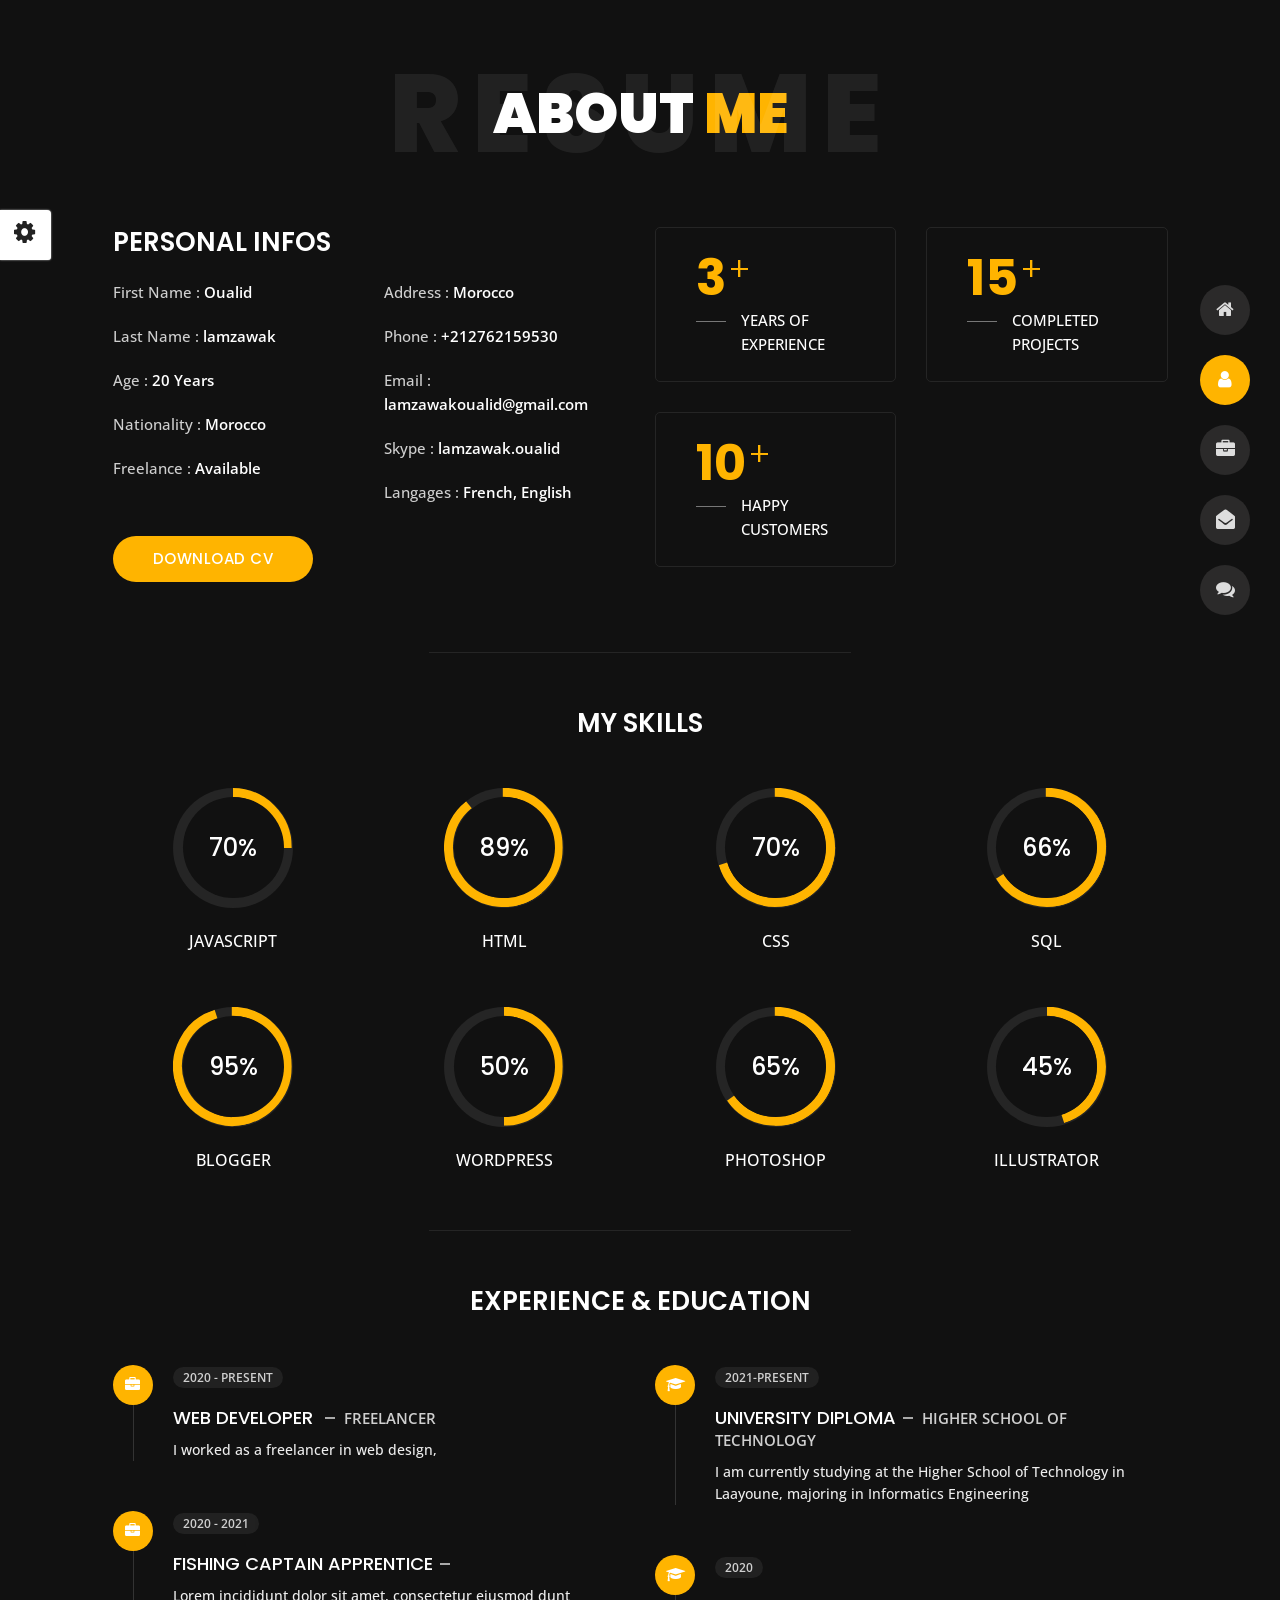
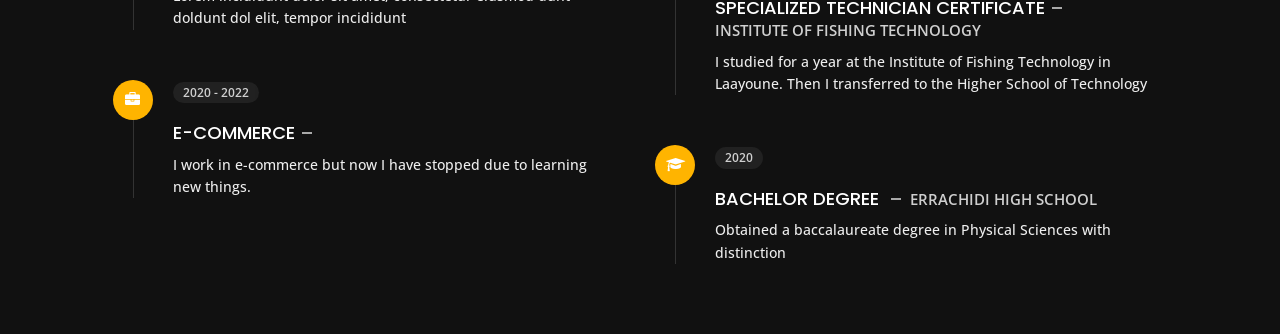
==== about.html @ 7f486cb5 "Add files via upload" ====
<!DOCTYPE html>
<html lang="en">


<head>
    <meta charset="utf-8">
    <title>About Personal Portfolio</title>
    <meta name="viewport" content="width=device-width, initial-scale=1">

    <!-- Template Google Fonts -->
    <link href="https://fonts.googleapis.com/css?family=Poppins:400,400i,500,500i,600,600i,700,700i,800,800i,900,900i" rel="stylesheet">
    <link href="https://fonts.googleapis.com/css?family=Open+Sans:300,400,400i,600,600i,700" rel="stylesheet">

    <!-- Template CSS Files -->
    <link href="css/bootstrap.min.css" rel="stylesheet">
    <link href="css/preloader.min.css" rel="stylesheet">
    <link href="css/circle.css" rel="stylesheet">
    <link href="css/font-awesome.min.css" rel="stylesheet">
    <link href="css/fm.revealator.jquery.min.css" rel="stylesheet">
    <link href="css/style.css" rel="stylesheet">

    <!-- CSS Skin File -->
    <link href="css/skins/yellow.css" rel="stylesheet">

    <!-- Live Style Switcher - demo only -->
    <link rel="alternate stylesheet" type="text/css" title="blue" href="css/skins/blue.css" />
    <link rel="alternate stylesheet" type="text/css" title="green" href="css/skins/green.css" />
    <link rel="alternate stylesheet" type="text/css" title="yellow" href="css/skins/yellow.css" />
    <link rel="alternate stylesheet" type="text/css" title="blueviolet" href="css/skins/blueviolet.css" />
    <link rel="alternate stylesheet" type="text/css" title="goldenrod" href="css/skins/goldenrod.css" />
    <link rel="alternate stylesheet" type="text/css" title="magenta" href="css/skins/magenta.css" />
    <link rel="alternate stylesheet" type="text/css" title="orange" href="css/skins/orange.css" />
    <link rel="alternate stylesheet" type="text/css" title="purple" href="css/skins/purple.css" />
    <link rel="alternate stylesheet" type="text/css" title="red" href="css/skins/red.css" />
    <link rel="alternate stylesheet" type="text/css" title="yellowgreen" href="css/skins/yellowgreen.css" />
    <link rel="stylesheet" type="text/css" href="css/styleswitcher.css" />

    <!-- Modernizr JS File -->
    <script src="js/modernizr.custom.js"></script>
</head>

<body class="about">
<!-- Live Style Switcher Starts - demo only -->
<div id="switcher" class="">
    <div class="content-switcher">
        <h4>STYLE SWITCHER</h4>
        <ul>
            <li>
                <a href="#" onclick="setActiveStyleSheet('purple');" title="purple" class="color"><img src="img/styleswitcher/purple.png" alt="purple"/></a>
            </li>
            <li>
                <a href="#" onclick="setActiveStyleSheet('red');" title="red" class="color"><img src="img/styleswitcher/red.png" alt="red"/></a>
            </li>
            <li>
                <a href="#" onclick="setActiveStyleSheet('blueviolet');" title="blueviolet" class="color"><img src="img/styleswitcher/blueviolet.png" alt="blueviolet"/></a>
            </li>
            <li>
                <a href="#" onclick="setActiveStyleSheet('blue');" title="blue" class="color"><img src="img/styleswitcher/blue.png" alt="blue"/></a>
            </li>
            <li>
                <a href="#" onclick="setActiveStyleSheet('goldenrod');" title="goldenrod" class="color"><img src="img/styleswitcher/goldenrod.png" alt="goldenrod"/></a>
            </li>
            <li>
                <a href="#" onclick="setActiveStyleSheet('magenta');" title="magenta" class="color"><img src="img/styleswitcher/magenta.png" alt="magenta"/></a>
            </li>
            <li>
                <a href="#" onclick="setActiveStyleSheet('yellowgreen');" title="yellowgreen" class="color"><img src="img/styleswitcher/yellowgreen.png" alt="yellowgreen"/></a>
            </li>
            <li>
                <a href="#" onclick="setActiveStyleSheet('orange');" title="orange" class="color"><img src="img/styleswitcher/orange.png" alt="orange"/></a>
            </li>
            <li>
                <a href="#" onclick="setActiveStyleSheet('green');" title="green" class="color"><img src="img/styleswitcher/green.png" alt="green"/></a>
            </li>
            <li>
                <a href="#" onclick="setActiveStyleSheet('yellow');" title="yellow" class="color"><img src="img/styleswitcher/yellow.png" alt="yellow"/></a>
            </li>
        </ul>

        <div id="hideSwitcher">&times;</div>
    </div>

</div>
<div id="showSwitcher" class="styleSecondColor"><i class="fa fa-cog fa-spin"></i></div>
<!-- Live Style Switcher Ends - demo only -->
<!-- Header Starts -->
<header class="header" id="navbar-collapse-toggle">
    <!-- Fixed Navigation Starts -->
    <ul class="icon-menu d-none d-lg-block revealator-slideup revealator-once revealator-delay1">
        <li class="icon-box">
            <i class="fa fa-home"></i>
            <a href="index.html">
                <h2>Home</h2>
            </a>
        </li>
        <li class="icon-box active">
            <i class="fa fa-user"></i>
            <a href="about.html">
                <h2>About</h2>
            </a>
        </li>
        <li class="icon-box">
            <i class="fa fa-briefcase"></i>
            <a href="portfolio.html">
                <h2>Portfolio</h2>
            </a>
        </li>
        <li class="icon-box">
            <i class="fa fa-envelope-open"></i>
            <a href="contact.html">
                <h2>Contact</h2>
            </a>
        </li>
        <li class="icon-box">
            <i class="fa fa-comments"></i>
            <a href="blog.html">
                <h2>Blog</h2>
            </a>
        </li>
    </ul>
    <!-- Fixed Navigation Ends -->
    <!-- Mobile Menu Starts -->
    <nav role="navigation" class="d-block d-lg-none">
        <div id="menuToggle">
            <input type="checkbox" />
            <span></span>
            <span></span>
            <span></span>
            <ul class="list-unstyled" id="menu">
                <li><a href="index.html"><i class="fa fa-home"></i><span>Home</span></a></li>
                <li class="active"><a href="about.html"><i class="fa fa-user"></i><span>About</span></a></li>
                <li><a href="portfolio.html"><i class="fa fa-folder-open"></i><span>Portfolio</span></a></li>
                <li><a href="contact.html"><i class="fa fa-envelope-open"></i><span>Contact</span></a></li>
                <li><a href="blog.html"><i class="fa fa-comments"></i><span>Blog</span></a></li>
            </ul>
        </div>
    </nav>
    <!-- Mobile Menu Ends -->
</header>
<!-- Header Ends -->
<!-- Page Title Starts -->
<section class="title-section text-left text-sm-center revealator-slideup revealator-once revealator-delay1">
    <h1>ABOUT <span>ME</span></h1>
    <span class="title-bg">Resume</span>
</section>
<!-- Page Title Ends -->
<!-- Main Content Starts -->
<section class="main-content revealator-slideup revealator-once revealator-delay1">
    <div class="container">
        <div class="row">
            <!-- Personal Info Starts -->
            <div class="col-12 col-lg-5 col-xl-6">
                <div class="row">
                    <div class="col-12">
                        <h3 class="text-uppercase custom-title mb-0 ft-wt-600">personal infos</h3>
                    </div>
                    <div class="col-12 d-block d-sm-none">
                        <img src="img/img-mobile.jpg" class="img-fluid main-img-mobile" alt="my picture" />
                    </div>
                    <div class="col-6">
                        <ul class="about-list list-unstyled open-sans-font">
                            <li> <span class="title">first name :</span> <span class="value d-block d-sm-inline-block d-lg-block d-xl-inline-block">Oualid</span> </li>
                            <li> <span class="title">last name :</span> <span class="value d-block d-sm-inline-block d-lg-block d-xl-inline-block">lamzawak</span> </li>
                            <li> <span class="title">Age :</span> <span class="value d-block d-sm-inline-block d-lg-block d-xl-inline-block">20 Years</span> </li>
                            <li> <span class="title">Nationality :</span> <span class="value d-block d-sm-inline-block d-lg-block d-xl-inline-block">Morocco</span> </li>
                            <li> <span class="title">Freelance :</span> <span class="value d-block d-sm-inline-block d-lg-block d-xl-inline-block">Available</span> </li>
                        </ul>
                    </div>
                    <div class="col-6">
                        <ul class="about-list list-unstyled open-sans-font">
                            <li> <span class="title">Address :</span> <span class="value d-block d-sm-inline-block d-lg-block d-xl-inline-block">Morocco</span> </li>
                            <li> <span class="title">phone :</span> <span class="value d-block d-sm-inline-block d-lg-block d-xl-inline-block">+212762159530</span> </li>
                            <li> <span class="title">Email :</span> <span class="value d-block d-sm-inline-block d-lg-block d-xl-inline-block">lamzawakoualid@gmail.com</span> </li>
                            <li> <span class="title">Skype :</span> <span class="value d-block d-sm-inline-block d-lg-block d-xl-inline-block">lamzawak.oualid</span> </li>
                            <li> <span class="title">langages :</span> <span class="value d-block d-sm-inline-block d-lg-block d-xl-inline-block">French, English</span> </li>
                        </ul>
                    </div>
                    <div class="col-12 mt-3">
                        <a href="about.html" class="btn btn-download">Download CV</a>
                    </div>
                </div>
            </div>
            <!-- Personal Info Ends -->
            <!-- Boxes Starts -->
            <div class="col-12 col-lg-7 col-xl-6 mt-5 mt-lg-0">
                <div class="row">
                    <div class="col-6">
                        <div class="box-stats with-margin">
                            <h3 class="poppins-font position-relative">3</h3>
                            <p class="open-sans-font m-0 position-relative text-uppercase">years of <span class="d-block">experience</span></p>
                        </div>
                    </div>
                    <div class="col-6">
                        <div class="box-stats with-margin">
                            <h3 class="poppins-font position-relative">15</h3>
                            <p class="open-sans-font m-0 position-relative text-uppercase">completed <span class="d-block">projects</span></p>
                        </div>
                    </div>
                    <div class="col-6">
                        <div class="box-stats">
                            <h3 class="poppins-font position-relative">10</h3>
                            <p class="open-sans-font m-0 position-relative text-uppercase">Happy<span class="d-block">customers</span></p>
                        </div>
                    </div>
                    
                </div>
            </div>
            <!-- Boxes Ends -->
        </div>
        <hr class="separator">
        <!-- Skills Starts -->
        <div class="row">
            <div class="col-12">
                <h3 class="text-uppercase pb-4 pb-sm-5 mb-3 mb-sm-0 text-left text-sm-center custom-title ft-wt-600">My Skills</h3>
            </div>
            <div class="col-6 col-md-3 mb-3 mb-sm-5">
                <div class="c100 p25">
                    <span>70%</span>
                    <div class="slice">
                        <div class="bar"></div>
                        <div class="fill"></div>
                    </div>
                </div>
                <h6 class="text-uppercase open-sans-font text-center mt-2 mt-sm-4">javascript</h6>
            </div>
            <div class="col-6 col-md-3 mb-3 mb-sm-5">
                <div class="c100 p89">
                    <span>89%</span>
                    <div class="slice">
                        <div class="bar"></div>
                        <div class="fill"></div>
                    </div>
                </div>
                <h6 class="text-uppercase open-sans-font text-center mt-2 mt-sm-4">html</h6>
            </div>
            <div class="col-6 col-md-3 mb-3 mb-sm-5">
                <div class="c100 p70">
                    <span>70%</span>
                    <div class="slice">
                        <div class="bar"></div>
                        <div class="fill"></div>
                    </div>
                </div>
                <h6 class="text-uppercase open-sans-font text-center mt-2 mt-sm-4">css</h6>
            </div>
            <div class="col-6 col-md-3 mb-3 mb-sm-5">
                <div class="c100 p66">
                    <span>66%</span>
                    <div class="slice">
                        <div class="bar"></div>
                        <div class="fill"></div>
                    </div>
                </div>
                <h6 class="text-uppercase open-sans-font text-center mt-2 mt-sm-4">SQL</h6>
            </div>
            <div class="col-6 col-md-3 mb-3 mb-sm-5">
                <div class="c100 p95">
                    <span>95%</span>
                    <div class="slice">
                        <div class="bar"></div>
                        <div class="fill"></div>
                    </div>
                </div>
                <h6 class="text-uppercase open-sans-font text-center mt-2 mt-sm-4">blogger</h6>
            </div>
            <div class="col-6 col-md-3 mb-3 mb-sm-5">
                <div class="c100 p50">
                    <span>50%</span>
                    <div class="slice">
                        <div class="bar"></div>
                        <div class="fill"></div>
                    </div>
                </div>
                <h6 class="text-uppercase open-sans-font text-center mt-2 mt-sm-4">wordpress</h6>
            </div>
            <div class="col-6 col-md-3 mb-3 mb-sm-5">
                <div class="c100 p65">
                    <span>65%</span>
                    <div class="slice">
                        <div class="bar"></div>
                        <div class="fill"></div>
                    </div>
                </div>
                <h6 class="text-uppercase open-sans-font text-center mt-2 mt-sm-4">photoshop</h6>
            </div>
            <div class="col-6 col-md-3 mb-3 mb-sm-5">
                <div class="c100 p45">
                    <span>45%</span>
                    <div class="slice">
                        <div class="bar"></div>
                        <div class="fill"></div>
                    </div>
                </div>
                <h6 class="text-uppercase open-sans-font text-center mt-2 mt-sm-4">illustrator</h6>
            </div>
        </div>
        <!-- Skills Ends -->
        <hr class="separator mt-1">
        <!-- Experience & Education Starts -->
        <div class="row">
            <div class="col-12">
                <h3 class="text-uppercase pb-5 mb-0 text-left text-sm-center custom-title ft-wt-600">Experience <span>&</span> Education</h3>
            </div>
            <div class="col-lg-6 m-15px-tb">
                <div class="resume-box">
                    <ul>
                        <li>
                            <div class="icon">
                                <i class="fa fa-briefcase"></i>
                            </div>
                            <span class="time open-sans-font text-uppercase">2020 - Present</span>
                            <h5 class="poppins-font text-uppercase">Web Developer <span class="place open-sans-font">freelancer</span></h5>
                            <p class="open-sans-font">I worked as a freelancer in web design, </p>
                        </li>
                        <li>
                            <div class="icon">
                                <i class="fa fa-briefcase"></i>
                            </div>
                            <span class="time open-sans-font text-uppercase">2020 - 2021</span>
                            <h5 class="poppins-font text-uppercase">Fishing captain apprentice <span class="place open-sans-font"></span></h5>
                            <p class="open-sans-font">Lorem incididunt dolor sit amet, consectetur eiusmod dunt doldunt dol elit, tempor incididunt</p>
                        </li>
                        <li>
                            <div class="icon">
                                <i class="fa fa-briefcase"></i>
                            </div>
                            <span class="time open-sans-font text-uppercase">2020 - 2022</span>
                            <h5 class="poppins-font text-uppercase">E-Commerce <span class="place open-sans-font"></span></h5>
                            <p class="open-sans-font">I work in e-commerce but now I have stopped due to learning new things.</p>
                        </li>
                    </ul>
                </div>
            </div>
            <div class="col-lg-6 m-15px-tb">
                <div class="resume-box">
                    <ul>
                        <li>
                            <div class="icon">
                                <i class="fa fa-graduation-cap"></i>
                            </div>
                            <span class="time open-sans-font text-uppercase">2021-PRESENT</span>
                            <h5 class="poppins-font text-uppercase">University diploma<span class="place open-sans-font">Higher School of Technology</span></h5>
                            <p class="open-sans-font">I am currently studying at the Higher School of Technology in Laayoune, majoring in Informatics Engineering</p>
                        </li>
                        <li>
                            <div class="icon">
                                <i class="fa fa-graduation-cap"></i>
                            </div>
                            <span class="time open-sans-font text-uppercase">2020</span>
                            <h5 class="poppins-font text-uppercase">Specialized technician certificate <span class="place open-sans-font">Institute of Fishing Technology</span></h5>
                            <p class="open-sans-font">I studied for a year at the Institute of Fishing Technology in Laayoune. Then I transferred to the Higher School of Technology</p>
                        </li>
                        <li>
                            <div class="icon">
                                <i class="fa fa-graduation-cap"></i>
                            </div>
                            <span class="time open-sans-font text-uppercase">2020</span>
                            <h5 class="poppins-font text-uppercase">Bachelor Degree <span class="place open-sans-font">Errachidi High School</span></h5>
                            <p class="open-sans-font">Obtained a baccalaureate degree in Physical Sciences with distinction</p>
                        </li>
                    </ul>
                </div>
            </div>
        </div>
        <!-- Experience & Education Ends -->
    </div>
</section>
<!-- Main Content Ends -->

<!-- Template JS Files -->
<script src="js/jquery-3.5.0.min.js"></script>
<script src="js/styleswitcher.js"></script>
<script src="js/preloader.min.js"></script>
<script src="js/fm.revealator.jquery.min.js"></script>
<script src="js/imagesloaded.pkgd.min.js"></script>
<script src="js/masonry.pkgd.min.js"></script>
<script src="js/classie.js"></script>
<script src="js/cbpGridGallery.js"></script>
<script src="js/jquery.hoverdir.js"></script>
<script src="js/popper.min.js"></script>
<script src="js/bootstrap.js"></script>
<script src="js/custom.js"></script>

</body>


</html>
---- css/preloader.min.css ----
.preloader{position:fixed;top:0;right:0;bottom:0;left:0;background-color:#111;transform-origin:bottom;z-index:111111}.preloader .black_wall{height:100%;background-color:#222;transform-origin:top;animation:preloader_slide 0.5s ease-in-out 0s 1 normal both}.preloader .loader{width:100%;height:3px;position:absolute;border-radius:2px;top:0;right:0;left:0;margin:auto;background-color:#FFC41F;transform-origin:left;animation:loader_running 3s ease-in-out 1s infinite normal both}.preloader.off{animation:preloader_slide 0.5s ease-in-out 0s 1 reverse both}@keyframes loader_running{0%{transform:scaleX(0);transform-origin:left}49%{transform:scaleX(1);transform-origin:left}50%{transform:scaleX(1);transform-origin:right}100%{transform-origin:right;transform:scaleX(0)}}@keyframes preloader_slide{from{transform:scaleY(0)}to{transform:scaleY(1)}}
---- css/circle.css ----
.rect-auto,
.c100.p51 .slice,
.c100.p52 .slice,
.c100.p53 .slice,
.c100.p54 .slice,
.c100.p55 .slice,
.c100.p56 .slice,
.c100.p57 .slice,
.c100.p58 .slice,
.c100.p59 .slice,
.c100.p60 .slice,
.c100.p61 .slice,
.c100.p62 .slice,
.c100.p63 .slice,
.c100.p64 .slice,
.c100.p65 .slice,
.c100.p66 .slice,
.c100.p67 .slice,
.c100.p68 .slice,
.c100.p69 .slice,
.c100.p70 .slice,
.c100.p71 .slice,
.c100.p72 .slice,
.c100.p73 .slice,
.c100.p74 .slice,
.c100.p75 .slice,
.c100.p76 .slice,
.c100.p77 .slice,
.c100.p78 .slice,
.c100.p79 .slice,
.c100.p80 .slice,
.c100.p81 .slice,
.c100.p82 .slice,
.c100.p83 .slice,
.c100.p84 .slice,
.c100.p85 .slice,
.c100.p86 .slice,
.c100.p87 .slice,
.c100.p88 .slice,
.c100.p89 .slice,
.c100.p90 .slice,
.c100.p91 .slice,
.c100.p92 .slice,
.c100.p93 .slice,
.c100.p94 .slice,
.c100.p95 .slice,
.c100.p96 .slice,
.c100.p97 .slice,
.c100.p98 .slice,
.c100.p99 .slice,
.c100.p100 .slice {
  clip: rect(auto, auto, auto, auto);
}
.pie,
.c100 .bar,
.c100.p51 .fill,
.c100.p52 .fill,
.c100.p53 .fill,
.c100.p54 .fill,
.c100.p55 .fill,
.c100.p56 .fill,
.c100.p57 .fill,
.c100.p58 .fill,
.c100.p59 .fill,
.c100.p60 .fill,
.c100.p61 .fill,
.c100.p62 .fill,
.c100.p63 .fill,
.c100.p64 .fill,
.c100.p65 .fill,
.c100.p66 .fill,
.c100.p67 .fill,
.c100.p68 .fill,
.c100.p69 .fill,
.c100.p70 .fill,
.c100.p71 .fill,
.c100.p72 .fill,
.c100.p73 .fill,
.c100.p74 .fill,
.c100.p75 .fill,
.c100.p76 .fill,
.c100.p77 .fill,
.c100.p78 .fill,
.c100.p79 .fill,
.c100.p80 .fill,
.c100.p81 .fill,
.c100.p82 .fill,
.c100.p83 .fill,
.c100.p84 .fill,
.c100.p85 .fill,
.c100.p86 .fill,
.c100.p87 .fill,
.c100.p88 .fill,
.c100.p89 .fill,
.c100.p90 .fill,
.c100.p91 .fill,
.c100.p92 .fill,
.c100.p93 .fill,
.c100.p94 .fill,
.c100.p95 .fill,
.c100.p96 .fill,
.c100.p97 .fill,
.c100.p98 .fill,
.c100.p99 .fill,
.c100.p100 .fill {
  position: absolute;
  border: 0.08em solid #307bbb;
  width: 0.84em;
  height: 0.84em;
  clip: rect(0em, 0.5em, 1em, 0em);
  border-radius: 50%;
  -webkit-transform: rotate(0deg);
  -moz-transform: rotate(0deg);
  -ms-transform: rotate(0deg);
  -o-transform: rotate(0deg);
  transform: rotate(0deg);
}
.pie-fill,
.c100.p51 .bar:after,
.c100.p51 .fill,
.c100.p52 .bar:after,
.c100.p52 .fill,
.c100.p53 .bar:after,
.c100.p53 .fill,
.c100.p54 .bar:after,
.c100.p54 .fill,
.c100.p55 .bar:after,
.c100.p55 .fill,
.c100.p56 .bar:after,
.c100.p56 .fill,
.c100.p57 .bar:after,
.c100.p57 .fill,
.c100.p58 .bar:after,
.c100.p58 .fill,
.c100.p59 .bar:after,
.c100.p59 .fill,
.c100.p60 .bar:after,
.c100.p60 .fill,
.c100.p61 .bar:after,
.c100.p61 .fill,
.c100.p62 .bar:after,
.c100.p62 .fill,
.c100.p63 .bar:after,
.c100.p63 .fill,
.c100.p64 .bar:after,
.c100.p64 .fill,
.c100.p65 .bar:after,
.c100.p65 .fill,
.c100.p66 .bar:after,
.c100.p66 .fill,
.c100.p67 .bar:after,
.c100.p67 .fill,
.c100.p68 .bar:after,
.c100.p68 .fill,
.c100.p69 .bar:after,
.c100.p69 .fill,
.c100.p70 .bar:after,
.c100.p70 .fill,
.c100.p71 .bar:after,
.c100.p71 .fill,
.c100.p72 .bar:after,
.c100.p72 .fill,
.c100.p73 .bar:after,
.c100.p73 .fill,
.c100.p74 .bar:after,
.c100.p74 .fill,
.c100.p75 .bar:after,
.c100.p75 .fill,
.c100.p76 .bar:after,
.c100.p76 .fill,
.c100.p77 .bar:after,
.c100.p77 .fill,
.c100.p78 .bar:after,
.c100.p78 .fill,
.c100.p79 .bar:after,
.c100.p79 .fill,
.c100.p80 .bar:after,
.c100.p80 .fill,
.c100.p81 .bar:after,
.c100.p81 .fill,
.c100.p82 .bar:after,
.c100.p82 .fill,
.c100.p83 .bar:after,
.c100.p83 .fill,
.c100.p84 .bar:after,
.c100.p84 .fill,
.c100.p85 .bar:after,
.c100.p85 .fill,
.c100.p86 .bar:after,
.c100.p86 .fill,
.c100.p87 .bar:after,
.c100.p87 .fill,
.c100.p88 .bar:after,
.c100.p88 .fill,
.c100.p89 .bar:after,
.c100.p89 .fill,
.c100.p90 .bar:after,
.c100.p90 .fill,
.c100.p91 .bar:after,
.c100.p91 .fill,
.c100.p92 .bar:after,
.c100.p92 .fill,
.c100.p93 .bar:after,
.c100.p93 .fill,
.c100.p94 .bar:after,
.c100.p94 .fill,
.c100.p95 .bar:after,
.c100.p95 .fill,
.c100.p96 .bar:after,
.c100.p96 .fill,
.c100.p97 .bar:after,
.c100.p97 .fill,
.c100.p98 .bar:after,
.c100.p98 .fill,
.c100.p99 .bar:after,
.c100.p99 .fill,
.c100.p100 .bar:after,
.c100.p100 .fill {
  -webkit-transform: rotate(180deg);
  -moz-transform: rotate(180deg);
  -ms-transform: rotate(180deg);
  -o-transform: rotate(180deg);
  transform: rotate(180deg);
}
.c100 {
  position: relative;
  font-size: 120px;
  width: 1em;
  height: 1em;
  border-radius: 50%;
  float: left;
  margin: 0 0.1em 0.1em 0;
  background-color: #cccccc;
}
.c100 *,
.c100 *:before,
.c100 *:after {
  -webkit-box-sizing: content-box;
  -moz-box-sizing: content-box;
  box-sizing: content-box;
}
.c100.center {
  float: none;
  margin: 0 auto;
}
.c100.big {
  font-size: 240px;
}
.c100.small {
  font-size: 80px;
}
.c100 > span {
  position: absolute;
  width: 100%;
  z-index: 1;
  left: 0;
  top: 0;
  width: 5em;
  line-height: 5em;
  font-size: 0.2em;
  color: #cccccc;
  display: block;
  text-align: center;
  white-space: nowrap;
  -webkit-transition-property: all;
  -moz-transition-property: all;
  -o-transition-property: all;
  transition-property: all;
  -webkit-transition-duration: 0.2s;
  -moz-transition-duration: 0.2s;
  -o-transition-duration: 0.2s;
  transition-duration: 0.2s;
  -webkit-transition-timing-function: ease-out;
  -moz-transition-timing-function: ease-out;
  -o-transition-timing-function: ease-out;
  transition-timing-function: ease-out;
}
.c100:after {
  position: absolute;
  top: 0.08em;
  left: 0.08em;
  display: block;
  content: " ";
  border-radius: 50%;
  background-color: #f5f5f5;
  width: 0.84em;
  height: 0.84em;
  -webkit-transition-property: all;
  -moz-transition-property: all;
  -o-transition-property: all;
  transition-property: all;
  -webkit-transition-duration: 0.2s;
  -moz-transition-duration: 0.2s;
  -o-transition-duration: 0.2s;
  transition-duration: 0.2s;
  -webkit-transition-timing-function: ease-in;
  -moz-transition-timing-function: ease-in;
  -o-transition-timing-function: ease-in;
  transition-timing-function: ease-in;
}
.c100 .slice {
  position: absolute;
  width: 1em;
  height: 1em;
  clip: rect(0em, 1em, 1em, 0.5em);
}
.c100.p1 .bar {
  -webkit-transform: rotate(3.6deg);
  -moz-transform: rotate(3.6deg);
  -ms-transform: rotate(3.6deg);
  -o-transform: rotate(3.6deg);
  transform: rotate(3.6deg);
}
.c100.p2 .bar {
  -webkit-transform: rotate(7.2deg);
  -moz-transform: rotate(7.2deg);
  -ms-transform: rotate(7.2deg);
  -o-transform: rotate(7.2deg);
  transform: rotate(7.2deg);
}
.c100.p3 .bar {
  -webkit-transform: rotate(10.8deg);
  -moz-transform: rotate(10.8deg);
  -ms-transform: rotate(10.8deg);
  -o-transform: rotate(10.8deg);
  transform: rotate(10.8deg);
}
.c100.p4 .bar {
  -webkit-transform: rotate(14.4deg);
  -moz-transform: rotate(14.4deg);
  -ms-transform: rotate(14.4deg);
  -o-transform: rotate(14.4deg);
  transform: rotate(14.4deg);
}
.c100.p5 .bar {
  -webkit-transform: rotate(18deg);
  -moz-transform: rotate(18deg);
  -ms-transform: rotate(18deg);
  -o-transform: rotate(18deg);
  transform: rotate(18deg);
}
.c100.p6 .bar {
  -webkit-transform: rotate(21.6deg);
  -moz-transform: rotate(21.6deg);
  -ms-transform: rotate(21.6deg);
  -o-transform: rotate(21.6deg);
  transform: rotate(21.6deg);
}
.c100.p7 .bar {
  -webkit-transform: rotate(25.2deg);
  -moz-transform: rotate(25.2deg);
  -ms-transform: rotate(25.2deg);
  -o-transform: rotate(25.2deg);
  transform: rotate(25.2deg);
}
.c100.p8 .bar {
  -webkit-transform: rotate(28.8deg);
  -moz-transform: rotate(28.8deg);
  -ms-transform: rotate(28.8deg);
  -o-transform: rotate(28.8deg);
  transform: rotate(28.8deg);
}
.c100.p9 .bar {
  -webkit-transform: rotate(32.4deg);
  -moz-transform: rotate(32.4deg);
  -ms-transform: rotate(32.4deg);
  -o-transform: rotate(32.4deg);
  transform: rotate(32.4deg);
}
.c100.p10 .bar {
  -webkit-transform: rotate(36deg);
  -moz-transform: rotate(36deg);
  -ms-transform: rotate(36deg);
  -o-transform: rotate(36deg);
  transform: rotate(36deg);
}
.c100.p11 .bar {
  -webkit-transform: rotate(39.6deg);
  -moz-transform: rotate(39.6deg);
  -ms-transform: rotate(39.6deg);
  -o-transform: rotate(39.6deg);
  transform: rotate(39.6deg);
}
.c100.p12 .bar {
  -webkit-transform: rotate(43.2deg);
  -moz-transform: rotate(43.2deg);
  -ms-transform: rotate(43.2deg);
  -o-transform: rotate(43.2deg);
  transform: rotate(43.2deg);
}
.c100.p13 .bar {
  -webkit-transform: rotate(46.800000000000004deg);
  -moz-transform: rotate(46.800000000000004deg);
  -ms-transform: rotate(46.800000000000004deg);
  -o-transform: rotate(46.800000000000004deg);
  transform: rotate(46.800000000000004deg);
}
.c100.p14 .bar {
  -webkit-transform: rotate(50.4deg);
  -moz-transform: rotate(50.4deg);
  -ms-transform: rotate(50.4deg);
  -o-transform: rotate(50.4deg);
  transform: rotate(50.4deg);
}
.c100.p15 .bar {
  -webkit-transform: rotate(54deg);
  -moz-transform: rotate(54deg);
  -ms-transform: rotate(54deg);
  -o-transform: rotate(54deg);
  transform: rotate(54deg);
}
.c100.p16 .bar {
  -webkit-transform: rotate(57.6deg);
  -moz-transform: rotate(57.6deg);
  -ms-transform: rotate(57.6deg);
  -o-transform: rotate(57.6deg);
  transform: rotate(57.6deg);
}
.c100.p17 .bar {
  -webkit-transform: rotate(61.2deg);
  -moz-transform: rotate(61.2deg);
  -ms-transform: rotate(61.2deg);
  -o-transform: rotate(61.2deg);
  transform: rotate(61.2deg);
}
.c100.p18 .bar {
  -webkit-transform: rotate(64.8deg);
  -moz-transform: rotate(64.8deg);
  -ms-transform: rotate(64.8deg);
  -o-transform: rotate(64.8deg);
  transform: rotate(64.8deg);
}
.c100.p19 .bar {
  -webkit-transform: rotate(68.4deg);
  -moz-transform: rotate(68.4deg);
  -ms-transform: rotate(68.4deg);
  -o-transform: rotate(68.4deg);
  transform: rotate(68.4deg);
}
.c100.p20 .bar {
  -webkit-transform: rotate(72deg);
  -moz-transform: rotate(72deg);
  -ms-transform: rotate(72deg);
  -o-transform: rotate(72deg);
  transform: rotate(72deg);
}
.c100.p21 .bar {
  -webkit-transform: rotate(75.60000000000001deg);
  -moz-transform: rotate(75.60000000000001deg);
  -ms-transform: rotate(75.60000000000001deg);
  -o-transform: rotate(75.60000000000001deg);
  transform: rotate(75.60000000000001deg);
}
.c100.p22 .bar {
  -webkit-transform: rotate(79.2deg);
  -moz-transform: rotate(79.2deg);
  -ms-transform: rotate(79.2deg);
  -o-transform: rotate(79.2deg);
  transform: rotate(79.2deg);
}
.c100.p23 .bar {
  -webkit-transform: rotate(82.8deg);
  -moz-transform: rotate(82.8deg);
  -ms-transform: rotate(82.8deg);
  -o-transform: rotate(82.8deg);
  transform: rotate(82.8deg);
}
.c100.p24 .bar {
  -webkit-transform: rotate(86.4deg);
  -moz-transform: rotate(86.4deg);
  -ms-transform: rotate(86.4deg);
  -o-transform: rotate(86.4deg);
  transform: rotate(86.4deg);
}
.c100.p25 .bar {
  -webkit-transform: rotate(90deg);
  -moz-transform: rotate(90deg);
  -ms-transform: rotate(90deg);
  -o-transform: rotate(90deg);
  transform: rotate(90deg);
}
.c100.p26 .bar {
  -webkit-transform: rotate(93.60000000000001deg);
  -moz-transform: rotate(93.60000000000001deg);
  -ms-transform: rotate(93.60000000000001deg);
  -o-transform: rotate(93.60000000000001deg);
  transform: rotate(93.60000000000001deg);
}
.c100.p27 .bar {
  -webkit-transform: rotate(97.2deg);
  -moz-transform: rotate(97.2deg);
  -ms-transform: rotate(97.2deg);
  -o-transform: rotate(97.2deg);
  transform: rotate(97.2deg);
}
.c100.p28 .bar {
  -webkit-transform: rotate(100.8deg);
  -moz-transform: rotate(100.8deg);
  -ms-transform: rotate(100.8deg);
  -o-transform: rotate(100.8deg);
  transform: rotate(100.8deg);
}
.c100.p29 .bar {
  -webkit-transform: rotate(104.4deg);
  -moz-transform: rotate(104.4deg);
  -ms-transform: rotate(104.4deg);
  -o-transform: rotate(104.4deg);
  transform: rotate(104.4deg);
}
.c100.p30 .bar {
  -webkit-transform: rotate(108deg);
  -moz-transform: rotate(108deg);
  -ms-transform: rotate(108deg);
  -o-transform: rotate(108deg);
  transform: rotate(108deg);
}
.c100.p31 .bar {
  -webkit-transform: rotate(111.60000000000001deg);
  -moz-transform: rotate(111.60000000000001deg);
  -ms-transform: rotate(111.60000000000001deg);
  -o-transform: rotate(111.60000000000001deg);
  transform: rotate(111.60000000000001deg);
}
.c100.p32 .bar {
  -webkit-transform: rotate(115.2deg);
  -moz-transform: rotate(115.2deg);
  -ms-transform: rotate(115.2deg);
  -o-transform: rotate(115.2deg);
  transform: rotate(115.2deg);
}
.c100.p33 .bar {
  -webkit-transform: rotate(118.8deg);
  -moz-transform: rotate(118.8deg);
  -ms-transform: rotate(118.8deg);
  -o-transform: rotate(118.8deg);
  transform: rotate(118.8deg);
}
.c100.p34 .bar {
  -webkit-transform: rotate(122.4deg);
  -moz-transform: rotate(122.4deg);
  -ms-transform: rotate(122.4deg);
  -o-transform: rotate(122.4deg);
  transform: rotate(122.4deg);
}
.c100.p35 .bar {
  -webkit-transform: rotate(126deg);
  -moz-transform: rotate(126deg);
  -ms-transform: rotate(126deg);
  -o-transform: rotate(126deg);
  transform: rotate(126deg);
}
.c100.p36 .bar {
  -webkit-transform: rotate(129.6deg);
  -moz-transform: rotate(129.6deg);
  -ms-transform: rotate(129.6deg);
  -o-transform: rotate(129.6deg);
  transform: rotate(129.6deg);
}
.c100.p37 .bar {
  -webkit-transform: rotate(133.20000000000002deg);
  -moz-transform: rotate(133.20000000000002deg);
  -ms-transform: rotate(133.20000000000002deg);
  -o-transform: rotate(133.20000000000002deg);
  transform: rotate(133.20000000000002deg);
}
.c100.p38 .bar {
  -webkit-transform: rotate(136.8deg);
  -moz-transform: rotate(136.8deg);
  -ms-transform: rotate(136.8deg);
  -o-transform: rotate(136.8deg);
  transform: rotate(136.8deg);
}
.c100.p39 .bar {
  -webkit-transform: rotate(140.4deg);
  -moz-transform: rotate(140.4deg);
  -ms-transform: rotate(140.4deg);
  -o-transform: rotate(140.4deg);
  transform: rotate(140.4deg);
}
.c100.p40 .bar {
  -webkit-transform: rotate(144deg);
  -moz-transform: rotate(144deg);
  -ms-transform: rotate(144deg);
  -o-transform: rotate(144deg);
  transform: rotate(144deg);
}
.c100.p41 .bar {
  -webkit-transform: rotate(147.6deg);
  -moz-transform: rotate(147.6deg);
  -ms-transform: rotate(147.6deg);
  -o-transform: rotate(147.6deg);
  transform: rotate(147.6deg);
}
.c100.p42 .bar {
  -webkit-transform: rotate(151.20000000000002deg);
  -moz-transform: rotate(151.20000000000002deg);
  -ms-transform: rotate(151.20000000000002deg);
  -o-transform: rotate(151.20000000000002deg);
  transform: rotate(151.20000000000002deg);
}
.c100.p43 .bar {
  -webkit-transform: rotate(154.8deg);
  -moz-transform: rotate(154.8deg);
  -ms-transform: rotate(154.8deg);
  -o-transform: rotate(154.8deg);
  transform: rotate(154.8deg);
}
.c100.p44 .bar {
  -webkit-transform: rotate(158.4deg);
  -moz-transform: rotate(158.4deg);
  -ms-transform: rotate(158.4deg);
  -o-transform: rotate(158.4deg);
  transform: rotate(158.4deg);
}
.c100.p45 .bar {
  -webkit-transform: rotate(162deg);
  -moz-transform: rotate(162deg);
  -ms-transform: rotate(162deg);
  -o-transform: rotate(162deg);
  transform: rotate(162deg);
}
.c100.p46 .bar {
  -webkit-transform: rotate(165.6deg);
  -moz-transform: rotate(165.6deg);
  -ms-transform: rotate(165.6deg);
  -o-transform: rotate(165.6deg);
  transform: rotate(165.6deg);
}
.c100.p47 .bar {
  -webkit-transform: rotate(169.20000000000002deg);
  -moz-transform: rotate(169.20000000000002deg);
  -ms-transform: rotate(169.20000000000002deg);
  -o-transform: rotate(169.20000000000002deg);
  transform: rotate(169.20000000000002deg);
}
.c100.p48 .bar {
  -webkit-transform: rotate(172.8deg);
  -moz-transform: rotate(172.8deg);
  -ms-transform: rotate(172.8deg);
  -o-transform: rotate(172.8deg);
  transform: rotate(172.8deg);
}
.c100.p49 .bar {
  -webkit-transform: rotate(176.4deg);
  -moz-transform: rotate(176.4deg);
  -ms-transform: rotate(176.4deg);
  -o-transform: rotate(176.4deg);
  transform: rotate(176.4deg);
}
.c100.p50 .bar {
  -webkit-transform: rotate(180deg);
  -moz-transform: rotate(180deg);
  -ms-transform: rotate(180deg);
  -o-transform: rotate(180deg);
  transform: rotate(180deg);
}
.c100.p51 .bar {
  -webkit-transform: rotate(183.6deg);
  -moz-transform: rotate(183.6deg);
  -ms-transform: rotate(183.6deg);
  -o-transform: rotate(183.6deg);
  transform: rotate(183.6deg);
}
.c100.p52 .bar {
  -webkit-transform: rotate(187.20000000000002deg);
  -moz-transform: rotate(187.20000000000002deg);
  -ms-transform: rotate(187.20000000000002deg);
  -o-transform: rotate(187.20000000000002deg);
  transform: rotate(187.20000000000002deg);
}
.c100.p53 .bar {
  -webkit-transform: rotate(190.8deg);
  -moz-transform: rotate(190.8deg);
  -ms-transform: rotate(190.8deg);
  -o-transform: rotate(190.8deg);
  transform: rotate(190.8deg);
}
.c100.p54 .bar {
  -webkit-transform: rotate(194.4deg);
  -moz-transform: rotate(194.4deg);
  -ms-transform: rotate(194.4deg);
  -o-transform: rotate(194.4deg);
  transform: rotate(194.4deg);
}
.c100.p55 .bar {
  -webkit-transform: rotate(198deg);
  -moz-transform: rotate(198deg);
  -ms-transform: rotate(198deg);
  -o-transform: rotate(198deg);
  transform: rotate(198deg);
}
.c100.p56 .bar {
  -webkit-transform: rotate(201.6deg);
  -moz-transform: rotate(201.6deg);
  -ms-transform: rotate(201.6deg);
  -o-transform: rotate(201.6deg);
  transform: rotate(201.6deg);
}
.c100.p57 .bar {
  -webkit-transform: rotate(205.20000000000002deg);
  -moz-transform: rotate(205.20000000000002deg);
  -ms-transform: rotate(205.20000000000002deg);
  -o-transform: rotate(205.20000000000002deg);
  transform: rotate(205.20000000000002deg);
}
.c100.p58 .bar {
  -webkit-transform: rotate(208.8deg);
  -moz-transform: rotate(208.8deg);
  -ms-transform: rotate(208.8deg);
  -o-transform: rotate(208.8deg);
  transform: rotate(208.8deg);
}
.c100.p59 .bar {
  -webkit-transform: rotate(212.4deg);
  -moz-transform: rotate(212.4deg);
  -ms-transform: rotate(212.4deg);
  -o-transform: rotate(212.4deg);
  transform: rotate(212.4deg);
}
.c100.p60 .bar {
  -webkit-transform: rotate(216deg);
  -moz-transform: rotate(216deg);
  -ms-transform: rotate(216deg);
  -o-transform: rotate(216deg);
  transform: rotate(216deg);
}
.c100.p61 .bar {
  -webkit-transform: rotate(219.6deg);
  -moz-transform: rotate(219.6deg);
  -ms-transform: rotate(219.6deg);
  -o-transform: rotate(219.6deg);
  transform: rotate(219.6deg);
}
.c100.p62 .bar {
  -webkit-transform: rotate(223.20000000000002deg);
  -moz-transform: rotate(223.20000000000002deg);
  -ms-transform: rotate(223.20000000000002deg);
  -o-transform: rotate(223.20000000000002deg);
  transform: rotate(223.20000000000002deg);
}
.c100.p63 .bar {
  -webkit-transform: rotate(226.8deg);
  -moz-transform: rotate(226.8deg);
  -ms-transform: rotate(226.8deg);
  -o-transform: rotate(226.8deg);
  transform: rotate(226.8deg);
}
.c100.p64 .bar {
  -webkit-transform: rotate(230.4deg);
  -moz-transform: rotate(230.4deg);
  -ms-transform: rotate(230.4deg);
  -o-transform: rotate(230.4deg);
  transform: rotate(230.4deg);
}
.c100.p65 .bar {
  -webkit-transform: rotate(234deg);
  -moz-transform: rotate(234deg);
  -ms-transform: rotate(234deg);
  -o-transform: rotate(234deg);
  transform: rotate(234deg);
}
.c100.p66 .bar {
  -webkit-transform: rotate(237.6deg);
  -moz-transform: rotate(237.6deg);
  -ms-transform: rotate(237.6deg);
  -o-transform: rotate(237.6deg);
  transform: rotate(237.6deg);
}
.c100.p67 .bar {
  -webkit-transform: rotate(241.20000000000002deg);
  -moz-transform: rotate(241.20000000000002deg);
  -ms-transform: rotate(241.20000000000002deg);
  -o-transform: rotate(241.20000000000002deg);
  transform: rotate(241.20000000000002deg);
}
.c100.p68 .bar {
  -webkit-transform: rotate(244.8deg);
  -moz-transform: rotate(244.8deg);
  -ms-transform: rotate(244.8deg);
  -o-transform: rotate(244.8deg);
  transform: rotate(244.8deg);
}
.c100.p69 .bar {
  -webkit-transform: rotate(248.4deg);
  -moz-transform: rotate(248.4deg);
  -ms-transform: rotate(248.4deg);
  -o-transform: rotate(248.4deg);
  transform: rotate(248.4deg);
}
.c100.p70 .bar {
  -webkit-transform: rotate(252deg);
  -moz-transform: rotate(252deg);
  -ms-transform: rotate(252deg);
  -o-transform: rotate(252deg);
  transform: rotate(252deg);
}
.c100.p71 .bar {
  -webkit-transform: rotate(255.6deg);
  -moz-transform: rotate(255.6deg);
  -ms-transform: rotate(255.6deg);
  -o-transform: rotate(255.6deg);
  transform: rotate(255.6deg);
}
.c100.p72 .bar {
  -webkit-transform: rotate(259.2deg);
  -moz-transform: rotate(259.2deg);
  -ms-transform: rotate(259.2deg);
  -o-transform: rotate(259.2deg);
  transform: rotate(259.2deg);
}
.c100.p73 .bar {
  -webkit-transform: rotate(262.8deg);
  -moz-transform: rotate(262.8deg);
  -ms-transform: rotate(262.8deg);
  -o-transform: rotate(262.8deg);
  transform: rotate(262.8deg);
}
.c100.p74 .bar {
  -webkit-transform: rotate(266.40000000000003deg);
  -moz-transform: rotate(266.40000000000003deg);
  -ms-transform: rotate(266.40000000000003deg);
  -o-transform: rotate(266.40000000000003deg);
  transform: rotate(266.40000000000003deg);
}
.c100.p75 .bar {
  -webkit-transform: rotate(270deg);
  -moz-transform: rotate(270deg);
  -ms-transform: rotate(270deg);
  -o-transform: rotate(270deg);
  transform: rotate(270deg);
}
.c100.p76 .bar {
  -webkit-transform: rotate(273.6deg);
  -moz-transform: rotate(273.6deg);
  -ms-transform: rotate(273.6deg);
  -o-transform: rotate(273.6deg);
  transform: rotate(273.6deg);
}
.c100.p77 .bar {
  -webkit-transform: rotate(277.2deg);
  -moz-transform: rotate(277.2deg);
  -ms-transform: rotate(277.2deg);
  -o-transform: rotate(277.2deg);
  transform: rotate(277.2deg);
}
.c100.p78 .bar {
  -webkit-transform: rotate(280.8deg);
  -moz-transform: rotate(280.8deg);
  -ms-transform: rotate(280.8deg);
  -o-transform: rotate(280.8deg);
  transform: rotate(280.8deg);
}
.c100.p79 .bar {
  -webkit-transform: rotate(284.40000000000003deg);
  -moz-transform: rotate(284.40000000000003deg);
  -ms-transform: rotate(284.40000000000003deg);
  -o-transform: rotate(284.40000000000003deg);
  transform: rotate(284.40000000000003deg);
}
.c100.p80 .bar {
  -webkit-transform: rotate(288deg);
  -moz-transform: rotate(288deg);
  -ms-transform: rotate(288deg);
  -o-transform: rotate(288deg);
  transform: rotate(288deg);
}
.c100.p81 .bar {
  -webkit-transform: rotate(291.6deg);
  -moz-transform: rotate(291.6deg);
  -ms-transform: rotate(291.6deg);
  -o-transform: rotate(291.6deg);
  transform: rotate(291.6deg);
}
.c100.p82 .bar {
  -webkit-transform: rotate(295.2deg);
  -moz-transform: rotate(295.2deg);
  -ms-transform: rotate(295.2deg);
  -o-transform: rotate(295.2deg);
  transform: rotate(295.2deg);
}
.c100.p83 .bar {
  -webkit-transform: rotate(298.8deg);
  -moz-transform: rotate(298.8deg);
  -ms-transform: rotate(298.8deg);
  -o-transform: rotate(298.8deg);
  transform: rotate(298.8deg);
}
.c100.p84 .bar {
  -webkit-transform: rotate(302.40000000000003deg);
  -moz-transform: rotate(302.40000000000003deg);
  -ms-transform: rotate(302.40000000000003deg);
  -o-transform: rotate(302.40000000000003deg);
  transform: rotate(302.40000000000003deg);
}
.c100.p85 .bar {
  -webkit-transform: rotate(306deg);
  -moz-transform: rotate(306deg);
  -ms-transform: rotate(306deg);
  -o-transform: rotate(306deg);
  transform: rotate(306deg);
}
.c100.p86 .bar {
  -webkit-transform: rotate(309.6deg);
  -moz-transform: rotate(309.6deg);
  -ms-transform: rotate(309.6deg);
  -o-transform: rotate(309.6deg);
  transform: rotate(309.6deg);
}
.c100.p87 .bar {
  -webkit-transform: rotate(313.2deg);
  -moz-transform: rotate(313.2deg);
  -ms-transform: rotate(313.2deg);
  -o-transform: rotate(313.2deg);
  transform: rotate(313.2deg);
}
.c100.p88 .bar {
  -webkit-transform: rotate(316.8deg);
  -moz-transform: rotate(316.8deg);
  -ms-transform: rotate(316.8deg);
  -o-transform: rotate(316.8deg);
  transform: rotate(316.8deg);
}
.c100.p89 .bar {
  -webkit-transform: rotate(320.40000000000003deg);
  -moz-transform: rotate(320.40000000000003deg);
  -ms-transform: rotate(320.40000000000003deg);
  -o-transform: rotate(320.40000000000003deg);
  transform: rotate(320.40000000000003deg);
}
.c100.p90 .bar {
  -webkit-transform: rotate(324deg);
  -moz-transform: rotate(324deg);
  -ms-transform: rotate(324deg);
  -o-transform: rotate(324deg);
  transform: rotate(324deg);
}
.c100.p91 .bar {
  -webkit-transform: rotate(327.6deg);
  -moz-transform: rotate(327.6deg);
  -ms-transform: rotate(327.6deg);
  -o-transform: rotate(327.6deg);
  transform: rotate(327.6deg);
}
.c100.p92 .bar {
  -webkit-transform: rotate(331.2deg);
  -moz-transform: rotate(331.2deg);
  -ms-transform: rotate(331.2deg);
  -o-transform: rotate(331.2deg);
  transform: rotate(331.2deg);
}
.c100.p93 .bar {
  -webkit-transform: rotate(334.8deg);
  -moz-transform: rotate(334.8deg);
  -ms-transform: rotate(334.8deg);
  -o-transform: rotate(334.8deg);
  transform: rotate(334.8deg);
}
.c100.p94 .bar {
  -webkit-transform: rotate(338.40000000000003deg);
  -moz-transform: rotate(338.40000000000003deg);
  -ms-transform: rotate(338.40000000000003deg);
  -o-transform: rotate(338.40000000000003deg);
  transform: rotate(338.40000000000003deg);
}
.c100.p95 .bar {
  -webkit-transform: rotate(342deg);
  -moz-transform: rotate(342deg);
  -ms-transform: rotate(342deg);
  -o-transform: rotate(342deg);
  transform: rotate(342deg);
}
.c100.p96 .bar {
  -webkit-transform: rotate(345.6deg);
  -moz-transform: rotate(345.6deg);
  -ms-transform: rotate(345.6deg);
  -o-transform: rotate(345.6deg);
  transform: rotate(345.6deg);
}
.c100.p97 .bar {
  -webkit-transform: rotate(349.2deg);
  -moz-transform: rotate(349.2deg);
  -ms-transform: rotate(349.2deg);
  -o-transform: rotate(349.2deg);
  transform: rotate(349.2deg);
}
.c100.p98 .bar {
  -webkit-transform: rotate(352.8deg);
  -moz-transform: rotate(352.8deg);
  -ms-transform: rotate(352.8deg);
  -o-transform: rotate(352.8deg);
  transform: rotate(352.8deg);
}
.c100.p99 .bar {
  -webkit-transform: rotate(356.40000000000003deg);
  -moz-transform: rotate(356.40000000000003deg);
  -ms-transform: rotate(356.40000000000003deg);
  -o-transform: rotate(356.40000000000003deg);
  transform: rotate(356.40000000000003deg);
}
.c100.p100 .bar {
  -webkit-transform: rotate(360deg);
  -moz-transform: rotate(360deg);
  -ms-transform: rotate(360deg);
  -o-transform: rotate(360deg);
  transform: rotate(360deg);
}
.c100:hover {
  cursor: default;
}

.c100.dark {
  background-color: #777777;
}
.c100.dark .bar,
.c100.dark .fill {
  border-color: #c6ff00 !important;
}
.c100.dark > span {
  color: #777777;
}
.c100.dark:after {
  background-color: #666666;
}
.c100.dark:hover > span {
  color: #c6ff00;
}
.c100.green .bar,
.c100.green .fill {
  border-color: #4db53c !important;
}
.c100.green:hover > span {
  color: #4db53c;
}
.c100.green.dark .bar,
.c100.green.dark .fill {
  border-color: #5fd400 !important;
}
.c100.green.dark:hover > span {
  color: #5fd400;
}
.c100.orange .bar,
.c100.orange .fill {
  border-color: #dd9d22 !important;
}
.c100.orange:hover > span {
  color: #dd9d22;
}
.c100.orange.dark .bar,
.c100.orange.dark .fill {
  border-color: #e08833 !important;
}
.c100.orange.dark:hover > span {
  color: #e08833;
}
---- css/style.css ----
/*
Template Name: Tunis - Personal Portfolio
Author: celtano
Author URI: http://themeforest.net/user/celtano
Description: Tunis - Personal Portfolio
Version: 1.0
*/

/*------------------------------------------------------------------
[Table of contents]
	+ General
	    - Miscellaneous
		- Light Body
		- Buttons
		- Page Title
	+ Header
		- Desktop Navigation
		- Mobile Navigation
	+ Pages
		- Homepage
		+ About
		    - Personal Info List
			- Box Stats
			- Resume
			- Skills
		+ Portfolio
		    - Grid
		    + Slideshow
                - Embedded Videos
                - Carousel
                - Navigation
        + Contact
            - Left Side
            - Contact Form
		+ Blog
            - Latest Posts
            - Pagination
	- Responsive Design Styles
-------------------------------------------------------------------*/

/* [ GENERAL ] */
/*================================================== */

/*** Miscellaneous ***/

html {
  overflow-x: hidden;
  height: 100%;
}

body {
  font-family: 'Poppins', sans-serif;
  font-size: 15px;
  color: #fff;
  font-weight: 500;
  line-height: 1.6;
  position: relative;
  background-size: cover;
  background-position: center;
  height: 100%;
  width: 100%;
  background-color: #111;
}

.poppins-font {
  font-family: 'Poppins', sans-serif;
}

.open-sans-font {
  font-family: 'Open Sans', sans-serif;
}

hr.separator {
  border-top: 1px solid #252525;
  margin: 70px auto 55px;
  max-width: 40%;
}

.ft-wt-600 {
  font-weight: 600;
}

.mb-30 {
  margin-bottom: 30px;
}

.no-transform {
  transform: none !important;
}

.custom-title {
  padding-bottom: 22px;
  font-size: 26px;
}

/*** Light Body ***/

body.light {
  color: #666;
  background-color: #fff;
}

body.home.light .home-details h1 span {
  color: #666;
}

body.home.light .home-details h6 {
  color: #777;
}

body.home.light .bg {
  background-image: url(../img/light.jpg);
  background-size: cover;
  background-repeat: no-repeat;
  background-position: top;
  box-shadow: 0 0 7px rgba(0,0,0,.3);
}

body.light .preloader .black_wall {
  background-color: #eee;
}

body.light .preloader {
  background-color: #fff;
}

body.light .title-section h1 {
  color: #666;
}

body.light .title-bg {
  color: rgba(30, 37, 48, 0.07);
}

body.light.about .box-stats {
  border: 1px solid #ddd;
}

body.light.about .c100,
body.light.about .resume-box .time {
  background-color: #eee;
}

body.light.about .resume-box .time,
body.light.about .resume-box p {
  color: #666;
}

body.light.about .resume-box .place:before {
  background-color: #666;
}

body.light.about  .resume-box li:after {
  border-left: 1px solid #ddd;
}

body.light.about .c100 > span {
  color: #666;
}

body.light.about .c100:after {
  background-color: #fff;
}

body.light.portfolio .slideshow figure {
  background-color: #fff;
}

body.light.portfolio .slideshow ul > li:after {
  background: rgba(255,255,255,0.77);
}

body.light.portfolio .slideshow {
  background: rgba(0,0,0,0.7);
}

body.light.contact .contactform input[type=text],
body.light.contact .contactform input[type=email],
body.light.contact .contactform textarea {
  background-color: #fff;
  border: 1px solid #ddd;
  color: #666;
}

body.light.contact  ul.social li a {
  color: #666;
  background: #eee;
}

body.light.contact  ul.social li a:hover {
  color: #fff;
}

body.light.blog .post-content {
  background-color: #f2f2f2;
}

body.light.blog .post-content .entry-header h3 a {
  color: #666;
}

body.light.blog .page-link {
  color: #666;
  background-color: #eee;
  border: 1px solid #eee;
}

body.light.blog-post .meta {
  color: #888;
}

body.light.blog .page-item.active .page-link {
  color: #fff;
}

body.light hr.separator {
  border-top: 1px solid #ddd;
}

@media (min-width: 992px) {
  body.light .header ul.icon-menu li.icon-box {
    background-color: #eee;
  }

  body.light .header ul.icon-menu li.icon-box i {
    color: #666;
  }

  body.light .header ul.icon-menu li.icon-box.active,
  body.light .header ul.icon-menu li.icon-box:hover,
  body.light .header ul.icon-menu li.icon-box.active i,
  body.light .header ul.icon-menu li.icon-box:hover i {
    color: #fff;
  }
}

@media (max-width: 991px) {

  body.light .main-img-mobile {
    border: 4px solid #eee;
  }

  body.light #menuToggle {
    border: 1px solid #ddd;
  }

  body.light #menuToggle,
  body.light #menu {
    background: #eee;
  }

  body.light #menuToggle > span,
  body.light #menuToggle input:checked ~ span {
    background: #666;
  }

  body.light #menu li a {
    color: #666;
  }

  body.light #menu li:after {
    background: #ddd;
  }

  body.light.portfolio .slideshow nav {
    background: #eee;
    border-bottom: 1px solid #ddd;
  }

  body.light.portfolio .slideshow nav span img {
    display: none;
  }

  body.light.portfolio .slideshow nav span.nav-next {
    background-image: url("../img/projects/navigation/right-arrow.png");
    background-size: cover;
  }

  body.light.portfolio .slideshow nav span.nav-prev {
    background-image: url("../img/projects/navigation/left-arrow.png");
    background-size: cover;
  }

  body.light.portfolio .slideshow nav span.nav-close {
    background-image: url("../img/projects/navigation/close-button.png");
    background-size: cover;
  }

  body.light.portfolio .slideshow nav span.nav-next,
  body.light.portfolio .slideshow nav span.nav-prev {
    top: 51px;
  }

  body.light.portfolio .slideshow {
    background: #fff;
  }
}

@media (max-width: 576px) {
  body.light .title-section {
    background: #eee;
    border-bottom: 1px solid #ddd;
  }

  body.light #menuToggle {
    border: 0;
  }

  body.light.portfolio .slideshow nav span.nav-next,
  body.light.portfolio .slideshow nav span.nav-prev {
    top: 31px;
  }
}
/*** Buttons ***/
.btn {
  box-shadow: none !important;
  border-radius: 26px;
  font-weight: 500;
  height: 46px;
  line-height: 46px;
  font-size: 15px;
  text-transform: uppercase;
  color: #fff;
  padding: 0 40px;
  outline: none !important;
  overflow: hidden;
  display: inline-block;
  position: relative;
  font-family: 'Poppins', sans-serif;
  letter-spacing: .5px;
  border: 0;
}

.btn,
.btn:hover,
.btn:focus {
  color: #fff;
  text-decoration: none;
}

/*** Page Title ***/

.title-section {
  margin: 0 auto;
  width: 100%;
  position: relative;
  padding: 80px 0;
}

.title-section h1 {
  font-size: 56px;
  font-weight: 900;
  color: #fff;
  text-transform: uppercase;
  margin: 0;
}

.title-bg {
  font-size: 110px;
  left: 0;
  letter-spacing: 10px;
  line-height: 0.7;
  position: absolute;
  right: 0;
  top: 50%;
  text-transform: uppercase;
  font-weight: 800;
  -webkit-transform: translateY(-50%);
  -moz-transform: translateY(-50%);
  -ms-transform: translateY(-50%);
  -o-transform: translateY(-50%);
  transform: translateY(-50%);
  color: rgba(255, 255, 255, 0.07);
}

/* [ HEADER ] */
/*================================================== */

/*** Desktop Navigation ***/

@media (min-width: 992px) {

  /*** Navigation ***/

  .header {
    position: fixed;
    right: 30px;
    bottom: 0;
    z-index: 3;
    display: flex;
    align-items: center;
    height: calc(100vh - 200px);
    top: 100px;
    opacity: 1;
    transition: opacity 0.3s;
    -webkit-transition: opacity 0.3s;
  }

  .header.hide-header {
    z-index: 0 !important;
    opacity: 0;
  }

  .header ul.icon-menu {
    margin: 0;
    padding: 0;
  }

  .header ul.icon-menu li.icon-box {
    width: 50px;
    height: 50px;
    list-style: none;
    position: relative;
    display: flex;
    align-items: center;
    transition: .3s;
    margin: 20px 0;
    border-radius: 50%;
    background: #2b2a2a;
  }

  .header ul.icon-menu li.icon-box i {
    color: #ddd;
    font-size: 19px;
    transition: .3s;
  }

  .header ul.icon-menu li.icon-box.active,
  .header ul.icon-menu li.icon-box:hover,
  .header ul.icon-menu li.icon-box.active i,
  .header ul.icon-menu li.icon-box:hover i {
    color: #fff;
  }

  .header .icon-box h2 {
    font-size: 15px;
    font-weight: 500;
  }

  .header .icon-box a {
    display: block;
    padding: 0;
    width: 50px;
    height: 50px;
  }

  .header .icon-box i.fa {
    position: absolute;
    pointer-events: none;
  }

  .header .icon-menu i {
    left: 0;
    right: 0;
    margin: 0 auto;
    display: block;
    text-align: center;
    font-size: 35px;
    top: 15px;
  }

  .header .icon-box h2 {
    z-index: -1;
    position: absolute;
    top: 0;
    right: 0;
    opacity: 0;
    color: #fff;
    line-height: 50px;
    font-weight: 500;
    transition: all .3s;
    border-radius: 30px;
    text-transform: uppercase;
    padding: 0 25px 0 30px;
    height: 50px;
  }

  .header .icon-box a:hover h2 {
    opacity: 1;
    right: 27px;
    margin: 0;
    text-align: center;
    border-radius: 30px 0 0 30px;
  }
}

/* [ Pages ] */
/*================================================== */

/*** Homepage ***/

.home .color-block {
  position: fixed;
  height: 200%;
  width: 100%;
  transform: rotate(-15deg);
  left: -83%;
  top: -50%;
}

.home .bg {
  background-image: url(../img/2.png);
  background-size: cover;
  background-repeat: no-repeat;
  background-position: top;
  height: calc(100vh - 60px);
  z-index: 111;
  border-radius: 15px;
  left: 30px;
  top: 30px;
  box-shadow: 0 0 7px rgba(0,0,0,.9);
}

.home .container-home {
  display: flex;
  align-items: center;
  min-height: 100%;
}

.home .home-details > div {
  max-width: 550px;
  margin: 0 auto;
}

.home .home-details h1 {
  font-size: 45px;
  line-height: 45px;
  font-weight: 700;
  margin: 18px 0 10px;
}

.home .home-details h1 span {
  color: #fff;
  font-weight: 600;
}

.home .home-details h6 {
  color: #eee;
  font-size: 22px;
  font-weight: 400;
  display: block;
}

.home .home-details p {
  margin: 10px 0 23px;
  font-size: 16px;
  line-height: 32px;
}

/*** About ***/

.about .main-content {
  padding-bottom: 20px;
}

/* Personal Info List */

.about .about-list li:not(:last-child) {
  padding-bottom: 20px;
}

.about .about-list .title {
  opacity: .8;
  text-transform: capitalize;
}

.about .about-list .value {
  font-weight: 600;
}

/* Box Stats */

.about .box-stats {
  padding: 20px 30px 25px 40px;
  border-radius: 5px;
  border: 1px solid #252525;
}

.about .box-stats.with-margin {
  margin-bottom: 30px;
}

.about .box-stats h3 {
  position: relative;
  display: inline-block;
  margin: 0;
  font-size: 50px;
  font-weight: 700;
}

.about .box-stats h3:after {
  content: '+';
  position: absolute;
  right: -24px;
  font-size: 33px;
  font-weight: 300;
  top: 2px;
}

.about .box-stats p {
  padding-left: 45px;
}

.about .box-stats p:before {
  content: "";
  position: absolute;
  left: 0;
  top: 13px;
  width: 30px;
  height: 1px;
  background: #777;
}

/* Resume */

.about .resume-box ul {
  margin: 0;
  padding: 0;
  list-style: none;
}

.about .resume-box li {
  position: relative;
  padding: 0 20px 0 60px;
  margin: 0 0 50px;
}

.about .resume-box li:after {
  content: "";
  position: absolute;
  top: 0;
  left: 20px;
  bottom: 0;
  border-left: 1px solid #333;
}

.about .resume-box .icon {
  width: 40px;
  height: 40px;
  position: absolute;
  left: 0;
  right: 0;
  line-height: 40px;
  text-align: center;
  z-index: 1;
  border-radius: 50%;
  color: #fff;
  background-color: #252525;
}

.about .resume-box .time {
  color: #fff;
  font-size: 12px;
  padding: 1px 10px;
  display: inline-block;
  margin-bottom: 12px;
  border-radius: 20px;
  font-weight: 600;
  background-color: #252525;
  opacity: .8;
}

.about .resume-box h5 {
  font-size: 18px;
  margin: 7px 0 10px;
}

.about .resume-box p {
  margin: 0;
  color: #eee;
  font-size: 14px;
}

.about .resume-box .place {
  opacity: .8;
  font-weight: 600;
  font-size: 15px;
  position: relative;
  padding-left: 26px;
}

.about .resume-box .place:before {
  position: absolute;
  content: '';
  width: 10px;
  height: 2px;
  background-color: #fff;
  left: 7px;
  top: 9px;
  opacity: .8;
}

/* Skills */

.about .c100 {
  float: none !important;
  margin: 0 auto;
  background-color: #252525;
}

.about .c100 > span {
  color: #fff;
}

.about .c100:after {
  background-color: #111;
}

/*** Portfolio ***/
.portfolio .main-content {
  padding-bottom: 60px;
  margin-top: -15px;
}

/* Grid */

.portfolio .grid-gallery ul {
  list-style: none;
  margin: 0;
  padding: 0;
}

.portfolio .grid-gallery figure {
  margin: 0;
}

.portfolio .grid-gallery figure img {
  display: block;
  width: 100%;
  border-radius: 5px;
  transition: .3s;
}

.portfolio .grid-wrap {
  margin: 0 auto;
}

.portfolio .grid {
  margin: 0 auto;
}

.portfolio .grid li {
  width: 33.333333%;
  float: left;
  cursor: pointer;
  padding: 15px;
}

.portfolio .grid figure {
  -webkit-transition: 0.3s;
  transition: 0.3s;
  border-radius: 5px;
  padding: 0;
  position: relative;
  overflow: hidden;
}

.portfolio .grid figure img {
  display: block;
  position: relative;
}

.portfolio .grid li a {
  overflow: hidden;
}

.portfolio .grid li figure div {
  position: absolute;
  width: 100%;
  height: 100%;
  display: -webkit-box;
  display: -webkit-flex;
  display: -ms-flexbox;
  display: flex;
  -webkit-box-align: center;
  -webkit-align-items: center;
  -ms-flex-align: center;
  align-items: center;
  text-align: center;
  justify-content: center;
}

.portfolio .grid li figure div span {
  margin: 0;
  text-transform: uppercase;
  color: #fff;
  font-size: 18px;
}

/* Slideshow */

.portfolio .slideshow {
  position: fixed;
  background: rgba(0,0,0,0.85);
  width: 100%;
  height: 100%;
  top: 0;
  left: 0;
  z-index: 1111;
  opacity: 0;
  visibility: hidden;
  overflow: hidden;
  -webkit-perspective: 1000px;
  perspective: 1000px;
  -webkit-transition: opacity 0.5s, visibility 0s 0.5s;
  transition: opacity 0.5s, visibility 0s 0.5s;
  text-align: left;
}

.portfolio .slideshow-open .slideshow {
  opacity: 1;
  visibility: visible;
  -webkit-transition: opacity 0.5s;
  transition: opacity 0.5s;
}

.portfolio .slideshow ul {
  width: 100%;
  height: 100%;
  -webkit-transform-style: preserve-3d;
  transform-style: preserve-3d;
  -webkit-transform: translate3d(0,0,150px);
  transform: translate3d(0,0,150px);
  -webkit-transition: -webkit-transform 0.5s;
  transition: transform 0.5s;
}

.portfolio .slideshow ul.animatable > li {
  -webkit-transition: -webkit-transform 0.5s;
  transition: transform 0.5s;
}

.portfolio .slideshow-open .slideshow ul {
  -webkit-transform: translate3d(0,0,0);
  transform: translate3d(0,0,0);
}

.portfolio .slideshow ul > li {
  width: 660px;
  position: absolute;
  top: 50%;
  left: 50%;
  margin: -280px 0 0 -330px;
  visibility: hidden;
}

.portfolio .slideshow ul > li.show {
  visibility: visible;
}

.portfolio .slideshow ul > li:after {
  content: '';
  position: absolute;
  width: 100%;
  height: 100%;
  top: 0;
  left: 0;
  background: rgba(0,0,0,0.7);
  -webkit-transition: opacity 0.3s;
  transition: opacity 0.3s;
  z-index: 111;
  border-radius: 10px;
}

.portfolio .slideshow ul > li.current:after {
  visibility: hidden;
  opacity: 0;
  -webkit-transition: opacity 0.3s, visibility 0s 0.3s;
  transition: opacity 0.3s, visibility 0s 0.3s;
}

.portfolio .slideshow figure {
  width: 100%;
  height: 100%;
  background: #252525;
  padding: 30px;
  overflow: auto;
  border-radius: 10px;
}

.portfolio .slideshow a {
  text-decoration: underline;
}

.portfolio .slideshow figcaption {
  margin-bottom: 15px;
}

.portfolio .slideshow figcaption h3 {
  text-transform: uppercase;
  padding: 10px 0 20px;
  font-weight: 700;
  text-align: center;
  font-size: 33px;
}

/* Embedded Videos */

.portfolio .slideshow .videocontainer,
.portfolio .slideshow .responsive-video {
  max-width: 100%;
  border-radius: 4px;
  display: block;
  object-fit: cover;
}

.portfolio .slideshow .videocontainer {
  position: relative;
  padding-bottom: 56.20%;
  padding-top: 0;
  height: 0;
  max-width: 100%;
  overflow: hidden;
  width: 100%;
  display: block;
  margin: 0;
  border-radius: 4px;
}

.portfolio .slideshow .videocontainer iframe,
.portfolio .slideshow .videocontainer object,
.portfolio .slideshow .videocontainer embed {
  position: absolute;
  top: 0;
  left: 0;
  width: 100%;
  height: 100%;
  border: 0;
}

/* Carousel */

.portfolio .slideshow .carousel-indicators {
  bottom: 0;
  background: rgba(0,0,0,.4);
  padding: 10px 0;
  margin: 0;
}

.portfolio .slideshow .carousel-indicators li {
  width: 10px;
  height: 10px;
  border-radius: 50%;
  margin: 0 7px;
  background-color: #fff;
  opacity: 1;
}

/* Navigation */

.portfolio .slideshow nav span {
  position: fixed;
  z-index: 1000;
  text-align: center;
  cursor: pointer;
  padding: 200px 30px;
  color: #fff;
}

.portfolio .slideshow nav span.nav-prev,
.portfolio .slideshow nav span.nav-next {
  top: 50%;
  -webkit-transform: translateY(-50%);
  transform: translateY(-50%);
  font-size: 41px;
  line-height: 58px;
}

.portfolio .slideshow nav span.nav-prev {
  left: 0;
}

.portfolio .slideshow nav span.nav-next {
  right: 0;
}

.portfolio .slideshow nav span.nav-close {
  top: 30px;
  right: 30px;
  padding: 0;
}

/*** Contact ***/
.contact .main-content {
  padding-bottom: 85px;
}
/* Left Side */

.contact .custom-span-contact {
  font-weight: 600;
  padding-left: 50px;
  line-height: 21px;
  padding-top: 5px;
}

.contact .custom-span-contact i {
  left: 0;
  top: 10px;
  font-size: 33px;
}

.contact .custom-span-contact i.fa-phone-square {
  font-size: 39px;
  top: 7px;
}

.contact .custom-span-contact span {
  text-transform: uppercase;
  opacity: .8;
  font-weight: 400;
}

.contact ul.social {
  margin-left: -5px;
}

.contact ul.social li {
  display: inline-block;
}

.contact ul.social li a {
  display: inline-block;
  height: 40px;
  width: 40px;
  line-height: 42px;
  text-align: center;
  color: #fff;
  transition: .3s;
  font-size: 17px;
  margin: 0 6px;
  background: #2b2a2a;
  border-radius: 50%;
}
/* Form */
.contact .contactform input[type=text],
.contact .contactform input[type=email] {
  border: 1px solid #111;
  width: 100%;
  background: #252525;
  color: #fff;
  padding: 11px 26px;
  margin-bottom: 30px;
  border-radius: 30px;
  outline: none !important;
  transition: .3s;
}

.contact .contactform textarea {
  border: 1px solid #111;
  background: #252525;
  color: #fff;
  width: 100%;
  padding: 12px 26px;
  margin-bottom: 20px;
  height: 160px;
  overflow: hidden;
  border-radius: 30px;
  outline: none !important;
  transition: .3s;
}

.contact .contactform .form-message {
  margin: 24px 0;
}

.contact .contactform .output_message {
  display: block;
  color: #fff;
  height: 46px;
  line-height: 46px;
  border-radius: 30px;
}

.contact .contactform .output_message.success {
  background: #28a745;
}

.contact .contactform .output_message.success:before {
  font-family: FontAwesome;
  content: "\f14a";
  padding-right: 10px;
}

.contact .contactform .output_message.error {
  background: #dc3545;
}

.contact .contactform .output_message.error:before {
  font-family: FontAwesome;
  content: "\f071";
  padding-right: 10px;
}

/*** Blog ***/

.blog .main-content {
  padding-bottom: 85px;
}

/* Latest Posts */

.blog .post-container {
  display: block;
}

.blog .post-content {
  background-color: #252525;
  padding: 20px 25px 25px 25px;
  border-radius: 0 0 5px 5px;
}

.blog .post-content .entry-header h3 {
  line-height: 26px;
  cursor: pointer;
}

.blog .post-content .entry-header h3 a {
  text-decoration: none;
  transition: .5s;
}

.blog .post-thumb {
  border-radius: 5px 5px 0 0;
  cursor: pointer;
}

.blog .post-thumb a {
  border-radius: 5px 5px 0 0;
}

.blog .post-container:hover img {
  transform: scale(1.2);
}

.blog .post-thumb a img {
  border-radius: 5px 5px 0 0;
  transition: .3s;
}

.blog .post-content .entry-content p {
  margin: 15px 0 5px;
}

.blog .post-content .entry-header h3 a {
  color: #fff;
  font-size: 20px;
  font-weight: 600;
}

/* pagination */

.blog .pagination {
  margin-bottom: 30px;
}

.blog .page-link {
  color: #fff;
  background-color: #252525;
  border: 1px solid #252525;
  padding: 0;
  margin: 0 10px;
  border-radius: 50% !important;
  width: 43px;
  height: 43px;
  line-height: 43px;
  text-align: center;
  transition: .3s;

}

.blog .page-link:focus,
.blog .page-link:active{
  box-shadow: none !important;
}

.blog .page-link:hover {
  color: #fff !important;
}

/* Blog Post */

.blog-post article {
  max-width: 700px;
  margin: 0 auto;
}

.blog-post article h1 {
  font-weight: 600;
  margin: 13px 0 20px;
}

.blog-post article img {
  border-radius: 5px;
  margin-bottom: 20px;
}

.blog-post .meta {
  color: #eee;
  font-size: 13px;
}

.blog-post .meta span {
  padding-right: 15px;
}

.blog-post .meta i {
  padding-right: 3px;
}

/* [ RESPONSIVE DESIGN STYLES ] */

@media (min-width: 1351px) {
  .portfolio .container-portfolio .grid {
    text-align: left;
  }
}

@media (max-width: 1350px) and (min-width: 992px) {
  .container {
    max-width: calc(100% - 195px);
  }

  .portfolio .container-portfolio {
    max-width: calc(100% - 195px);
  }
}

@media (max-width: 1100px) and (min-width: 992px) {
  .home .home-details > div {
    max-width: 450px;
  }
}

@media (min-width: 1600px) {
  .home .home-details > div {
    max-width: 600px;
  }
}

@media (min-width: 992px) {
  .home .home-details-container {
    width: 100%;
    height: 100vh;
  }

  body.home {
    overflow: hidden;
  }

  .btn:before {
    font: 15px/1.2em FontAwesome;
    color: #fff;
    position: absolute;
    height: 100%;
    right: 25px;
    top: 50%;
    margin-top: -9px;
    transition: all 0.3s;
    opacity: 0;
    filter: alpha(opacity=0);
    -webkit-transform: translateX(-20px);
    transform: translateX(-20px);
  }

  .btn.btn-about:before {
    content: "\f007";
  }

  .btn.btn-portfolio:before {
    content: "\f07c";
    margin-top: -8px;
  }

  .btn.btn-preview:before {
    content: "\f08e";
  }

  .btn.btn-download:before {
    content: "\f019";
  }

  .btn.btn-contact:before {
    content: "\f1d8";
  }

  .btn span {
    position: relative;
    display: block;
    transition: all 0.3s;
  }

  .btn:hover span {
    -webkit-transform: translateX(-10px);
    transform: translateX(-10px);
  }

  .btn:hover:before {
    opacity: 1;
    filter: alpha(opacity=100);
    -webkit-transform: translateX(0);
    transform: translateX(0);
  }
}

/* Mobile  Navigation */

@media (max-width: 991px) {
  .btn {
    padding: 0 28px;
  }

  body.home {
    padding: 25px;
  }

  body.home .main-container {
    padding: 30px 0 !important;
  }

  .home .home-details-container {
    margin: 0 auto;
  }

  .home .home-details {
    padding: 0;
  }

  .main-img-mobile {
    border-radius: 50%;
    width: 270px;
    height: 270px;
    border: 4px solid #252525;
    margin: 0 auto 25px;
    display: block;
  }

  .home .home-details h1 {
    font-size: 38px;
    line-height: 38px;
    margin: 29px 0 13px;
  }

  .home .home-details p {
    margin: 10px 0 23px;
    font-size: 15px;
    line-height: 30px;
  }

  #menuToggle {
    display: inline-block;
    position: fixed;
    top: 30px;
    right: 30px;
    z-index: 1111;
    user-select: none;
    padding: 19px 0 0 16px;
    width: 54px;
    height: 54px;
    border-radius: 5px;
    background: #252525;
  }

  #menuToggle input {
    display: flex;
    width: 54px;
    height: 54px;
    position: absolute;
    cursor: pointer;
    opacity: 0;
    z-index: 2;
    top: 0;
    left: 0;
  }

  #menuToggle > span {
    display: flex;
    width: 23px;
    height: 2px;
    margin-bottom: 5px;
    position: relative;
    background: #ffffff;
    border-radius: 3px;
    z-index: 1;
    transform-origin: 5px 0;
    transition: transform 0.5s cubic-bezier(0.77,0.2,0.05,1.0),
    background 0.5s cubic-bezier(0.77,0.2,0.05,1.0),
    opacity 0.55s ease;
  }

  #menuToggle > span:first-child {
    transform-origin: 0 0;
  }

  #menuToggle > span:nth-last-child(2) {
    transform-origin: 0 100%;
  }

  #menuToggle input:checked ~ span {
    opacity: 1;
    transform: rotate(45deg) translate(4px, 0);
    background: #fff;
  }

  #menuToggle input:checked ~ span:nth-last-child(3) {
    opacity: 0;
    transform: rotate(0deg) scale(0.2, 0.2);
  }

  #menuToggle input:checked ~ span:nth-last-child(2) {
    transform: rotate(-45deg) translate(2px, 4px);
  }

  #menu {
    position: fixed;
    left: 0;
    top: 0;
    width: 100%;
    height: 100%;
    margin: 0;
    padding-top: 60px;
    background-color: #252525;
    -webkit-font-smoothing: antialiased;
    transform-origin: 0 0;
    transform: translate(-100%, 0);
    transition: transform 0.5s cubic-bezier(0.77,0.2,0.05,1.0);
  }

  #menuToggle input:checked ~ ul {
    transform: none;
  }

  #menu li {
    position: relative;
    padding-left: 30px;
  }

  #menu li:after {
    position: absolute;
    content: '';
    height: 1px;
    width: calc(100% - 60px);
    background: #333;
    left: 30px;
  }

  #menu li:last-child:after {
    display: none;
  }

  #menu li.active a span {
    font-weight: 600;
  }

  #menu li a {
    color: #fff;
    text-transform: uppercase;
    transition-delay: 2s;
    font-size: 26px;
    display: block;
    text-decoration: none;
    padding: 14px 0;
    position: relative;
  }

  #menu li a span {
    position: absolute;
    left: 50px;
    font-weight: 400;
  }

  .portfolio .grid li {
    width: 50%;
  }

  .portfolio .grid li figure div {
    display: none !important;
  }

  .portfolio .slideshow {
    background: #252525;
  }

  .portfolio .slideshow nav span {
    padding: 0;
  }

  .portfolio .slideshow ul > li {
    width: 100%;
    height: 100%;
    position: absolute;
    top: 0;
    left: 0;
    right: 0;
    margin: 0;
  }

  .portfolio .slideshow ul > li:after {
    display: none;
  }

  .portfolio .slideshow figure {
    padding: 125px 30px 30px;
    border-radius: 0;
    max-width: 720px;
    margin: 0 auto;
  }

  .portfolio .slideshow nav span.nav-prev,
  .portfolio .slideshow nav span.nav-next {
    top: 35px;
    width: 32px;
    height: 32px;
  }

  .portfolio .slideshow nav span.nav-next {
    right: 30px;
  }

  .portfolio .slideshow nav span.nav-prev {
    left: 30px;
  }

  .portfolio .slideshow nav span.nav-prev img,
  .portfolio .slideshow nav span.nav-next img {
    width: 32px;
    height: 32px;
  }

  .portfolio .slideshow nav span:before {
    display: none;
  }

  .portfolio .slideshow nav span.nav-close {
    top: 35px;
    right: 0;
    left: 0;
    margin: 0 auto;
    width: 32px;
    height: 32px;
    display: block;
    line-height: 0;
  }

  .portfolio .slideshow nav span.nav-close img {
    width: 32px;
    height: 32px;
  }

  .portfolio .slideshow nav {
    position: fixed;
    top: 0;
    width: 100%;
    height: 102px;
    background: #252525;
    z-index: 1;
    border-bottom: 1px solid #333;
  }

  .contact .main-content {
    padding-bottom: 0;
  }
}

@media (max-width: 767px) {
  .home .home-details p {
    font-size: 14px;
    line-height: 28px;
  }
}

@media (max-width: 576px) {
  .btn {
    font-size: 14px;
  }

  body {
    font-size: 14px;
  }

  .title-section.revealator-delay1 {
    transform: none !important;
    opacity: 1 !important;
  }

  #menuToggle {
    right: 10px;
    top: 4px;
    padding: 19px 0 0 13px;
    width: 49px;
    height: 49px;
  }

  .home #menuToggle {
    right: 25px;
    top: 25px;
    padding: 17px 0 0 13px;
  }

  #menu li {
    padding-left: 25px;
  }

  #menu li a {
    font-size: 18px;
  }

  #menu li:after {
    width: calc(100% - 50px);
    left: 25px;
  }

  #menu li a span {
    left: 35px;
  }

  .main-content {
    padding-top: 85px;
  }

  .main-content > .container {
    padding: 0 25px;
  }

  .main-img-mobile {
    width: 230px;
    height: 230px;
  }

  .home .home-details h1 {
    font-size: 29px;
    line-height: 29px;
    margin: 18px 0 13px;
  }

  .home .home-details h6 {
    font-size: 19px;
  }

  .title-section {
    padding: 16px 25px 14px;
    background: #252525;
    border-bottom: 1px solid #333;
    margin-bottom: 36px;
    position: fixed;
    right: 0;
    left: 0;
    z-index: 11;
    top: 0;
  }

  .title-section h1 {
    font-size: 26px;
  }

  .title-bg {
    display: none;
  }

  .custom-title {
    font-size: 21px;
  }

  .about .main-content {
    padding-bottom: 0;
  }

  .about .resume-box h5 {
    font-size: 17px;
  }

  .about .box-stats {
    padding: 15px 20px 20px 25px;
  }

  .about .c100 {
    transform: scale(.8);
  }

  .about .box-stats.with-margin {
    margin-bottom: 25px;
  }

  .about .box-stats h3 {
    font-size: 40px;
  }

  .about .box-stats p {
    padding-left: 0;
  }

  .about .box-stats p:before {
    display: none;
  }

  .portfolio .main-content {
    padding-bottom: 10px;
    margin-top: -12px;
  }

  .portfolio .grid li {
    width: 100%;
  }

  .portfolio .main-content > .container {
    padding: 0 10px;
  }

  .portfolio .slideshow figure {
    padding: 85px 25px 25px;
  }

  .portfolio .slideshow figcaption h3 {
    font-size: 25px;
  }

  .portfolio .slideshow nav span.nav-prev,
  .portfolio .slideshow nav span.nav-next {
    top: 9px;
    width: 20px;
    height: 20px;
  }

  .portfolio .slideshow nav span.nav-next {
    right: 20px;
  }

  .portfolio .slideshow nav span.nav-prev {
    left: 20px;
  }

  .portfolio .slideshow nav span.nav-prev img,
  .portfolio .slideshow nav span.nav-next img {
    width: 20px;
    height: 20px;
  }

  .portfolio .slideshow nav span.nav-close {
    top: 21px;
    width: 20px;
    height: 20px;
  }

  .portfolio .slideshow nav span.nav-close img {
    width: 20px;
    height: 20px;
  }

  .portfolio .slideshow nav {
    height: 62px;
  }

  .blog .main-content {
    padding-bottom: 55px;
  }

  .blog-post article h1 {
    font-size: 25px;
  }

  .separator.mt-1 {
    margin-top: 35px !important;
  }
}
---- css/skins/yellow.css ----
/* =================================================================== */
/* YELLOW #ffb400
====================================================================== */

.home h1,
.about .box-stats h3,
.title-section h1 span,
#menu li.active a,
body.light #menu li.active a,
.blog .post-container:hover .post-content .entry-header h3 a,
.blog .post-content .entry-header h3 a:hover,
.contact .custom-span-contact i,
.portfolio .slideshow figcaption h3,
.portfolio .slideshow a,
.portfolio .grid figure:hover figcaption,
.blog-post .meta i{
	color: #ffb400;
}
.about .resume-box .icon,
.contact ul.social li a:hover,
body.light.contact ul.social li a:hover,
.preloader .loader,
.blog .page-link:hover,
.blog .page-item.active .page-link,
body.light.blog .page-link:hover,
body.light.blog .page-item.active .page-link,
.portfolio .grid li figure div,
.header ul.icon-menu li.icon-box.active, .header ul.icon-menu li.icon-box:hover,
body.light .header ul.icon-menu li.icon-box.active, body.light  .header ul.icon-menu li.icon-box:hover,
.btn,
.header .icon-box h2,
.home .color-block,
.title-section hr,
.portfolio .slideshow .carousel-indicators li.active {
	background-color: #ffb400;
}
.contact .contactform input[type=text]:focus,
.contact .contactform input[type=email]:focus,
.contact .contactform textarea:focus,
body.light.contact .contactform input[type=text]:focus,
body.light.contact .contactform input[type=email]:focus,
body.light.contact .contactform textarea:focus,
.blog .page-item.active .page-link,
.blog .page-link:hover,
body.light.blog .page-item.active .page-link,
body.light.blog .page-link:hover{
	border: 1px solid #ffb400;
}
.blog .post-thumb {
	border-bottom: 5px solid #ffb400;
}
.pie, .c100 .bar, .c100.p51 .fill, .c100.p52 .fill, .c100.p53 .fill, .c100.p54 .fill, .c100.p55 .fill, .c100.p56 .fill, .c100.p57 .fill, .c100.p58 .fill, .c100.p59 .fill, .c100.p60 .fill, .c100.p61 .fill, .c100.p62 .fill, .c100.p63 .fill, .c100.p64 .fill, .c100.p65 .fill, .c100.p66 .fill, .c100.p67 .fill, .c100.p68 .fill, .c100.p69 .fill, .c100.p70 .fill, .c100.p71 .fill, .c100.p72 .fill, .c100.p73 .fill, .c100.p74 .fill, .c100.p75 .fill, .c100.p76 .fill, .c100.p77 .fill, .c100.p78 .fill, .c100.p79 .fill, .c100.p80 .fill, .c100.p81 .fill, .c100.p82 .fill, .c100.p83 .fill, .c100.p84 .fill, .c100.p85 .fill, .c100.p86 .fill, .c100.p87 .fill, .c100.p88 .fill, .c100.p89 .fill, .c100.p90 .fill, .c100.p91 .fill, .c100.p92 .fill, .c100.p93 .fill, .c100.p94 .fill, .c100.p95 .fill, .c100.p96 .fill, .c100.p97 .fill, .c100.p98 .fill, .c100.p99 .fill, .c100.p100 .fill {
	border: 0.08em solid #ffb400;
}
---- css/skins/blue.css ----
/* =================================================================== */
/* BLUE #4169e1
====================================================================== */

.home h1,
.about .box-stats h3,
.title-section h1 span,
#menu li.active a,
body.light #menu li.active a,
.blog .post-container:hover .post-content .entry-header h3 a,
.blog .post-content .entry-header h3 a:hover,
.contact .custom-span-contact i,
.portfolio .slideshow figcaption h3,
.portfolio .slideshow a,
.portfolio .grid figure:hover figcaption,
.blog-post .meta i{
	color: #4169e1;
}
.about .resume-box .icon,
.contact ul.social li a:hover,
body.light.contact ul.social li a:hover,
.preloader .loader,
.blog .page-link:hover,
.blog .page-item.active .page-link,
body.light.blog .page-link:hover,
body.light.blog .page-item.active .page-link,
.portfolio .grid li figure div,
.header ul.icon-menu li.icon-box.active, .header ul.icon-menu li.icon-box:hover,
body.light .header ul.icon-menu li.icon-box.active, body.light  .header ul.icon-menu li.icon-box:hover,
.btn,
.header .icon-box h2,
.home .color-block,
.title-section hr,
.portfolio .slideshow .carousel-indicators li.active {
	background-color: #4169e1;
}
.contact .contactform input[type=text]:focus,
.contact .contactform input[type=email]:focus,
.contact .contactform textarea:focus,
body.light.contact .contactform input[type=text]:focus,
body.light.contact .contactform input[type=email]:focus,
body.light.contact .contactform textarea:focus,
.blog .page-item.active .page-link,
.blog .page-link:hover,
body.light.blog .page-item.active .page-link,
body.light.blog .page-link:hover{
	border: 1px solid #4169e1;
}
.blog .post-thumb {
	border-bottom: 5px solid #4169e1;
}
.pie, .c100 .bar, .c100.p51 .fill, .c100.p52 .fill, .c100.p53 .fill, .c100.p54 .fill, .c100.p55 .fill, .c100.p56 .fill, .c100.p57 .fill, .c100.p58 .fill, .c100.p59 .fill, .c100.p60 .fill, .c100.p61 .fill, .c100.p62 .fill, .c100.p63 .fill, .c100.p64 .fill, .c100.p65 .fill, .c100.p66 .fill, .c100.p67 .fill, .c100.p68 .fill, .c100.p69 .fill, .c100.p70 .fill, .c100.p71 .fill, .c100.p72 .fill, .c100.p73 .fill, .c100.p74 .fill, .c100.p75 .fill, .c100.p76 .fill, .c100.p77 .fill, .c100.p78 .fill, .c100.p79 .fill, .c100.p80 .fill, .c100.p81 .fill, .c100.p82 .fill, .c100.p83 .fill, .c100.p84 .fill, .c100.p85 .fill, .c100.p86 .fill, .c100.p87 .fill, .c100.p88 .fill, .c100.p89 .fill, .c100.p90 .fill, .c100.p91 .fill, .c100.p92 .fill, .c100.p93 .fill, .c100.p94 .fill, .c100.p95 .fill, .c100.p96 .fill, .c100.p97 .fill, .c100.p98 .fill, .c100.p99 .fill, .c100.p100 .fill {
	border: 0.08em solid #4169e1;
}
---- css/skins/green.css ----
/* =================================================================== */
/* GREEN #72b626
====================================================================== */

.home h1,
.about .box-stats h3,
.title-section h1 span,
#menu li.active a,
body.light #menu li.active a,
.blog .post-container:hover .post-content .entry-header h3 a,
.blog .post-content .entry-header h3 a:hover,
.contact .custom-span-contact i,
.portfolio .slideshow figcaption h3,
.portfolio .slideshow a,
.portfolio .grid figure:hover figcaption,
.blog-post .meta i{
    color: #72b626;
}
.about .resume-box .icon,
.contact ul.social li a:hover,
body.light.contact ul.social li a:hover,
.preloader .loader,
.blog .page-link:hover,
.blog .page-item.active .page-link,
body.light.blog .page-link:hover,
body.light.blog .page-item.active .page-link,
.portfolio .grid li figure div,
.header ul.icon-menu li.icon-box.active, .header ul.icon-menu li.icon-box:hover,
body.light .header ul.icon-menu li.icon-box.active, body.light  .header ul.icon-menu li.icon-box:hover,
.btn,
.header .icon-box h2,
.home .color-block,
.title-section hr,
.portfolio .slideshow .carousel-indicators li.active {
    background-color: #72b626;
}
.contact .contactform input[type=text]:focus,
.contact .contactform input[type=email]:focus,
.contact .contactform textarea:focus,
body.light.contact .contactform input[type=text]:focus,
body.light.contact .contactform input[type=email]:focus,
body.light.contact .contactform textarea:focus,
.blog .page-item.active .page-link,
.blog .page-link:hover,
body.light.blog .page-item.active .page-link,
body.light.blog .page-link:hover{
    border: 1px solid #72b626;
}
.blog .post-thumb {
    border-bottom: 5px solid #72b626;
}
.pie, .c100 .bar, .c100.p51 .fill, .c100.p52 .fill, .c100.p53 .fill, .c100.p54 .fill, .c100.p55 .fill, .c100.p56 .fill, .c100.p57 .fill, .c100.p58 .fill, .c100.p59 .fill, .c100.p60 .fill, .c100.p61 .fill, .c100.p62 .fill, .c100.p63 .fill, .c100.p64 .fill, .c100.p65 .fill, .c100.p66 .fill, .c100.p67 .fill, .c100.p68 .fill, .c100.p69 .fill, .c100.p70 .fill, .c100.p71 .fill, .c100.p72 .fill, .c100.p73 .fill, .c100.p74 .fill, .c100.p75 .fill, .c100.p76 .fill, .c100.p77 .fill, .c100.p78 .fill, .c100.p79 .fill, .c100.p80 .fill, .c100.p81 .fill, .c100.p82 .fill, .c100.p83 .fill, .c100.p84 .fill, .c100.p85 .fill, .c100.p86 .fill, .c100.p87 .fill, .c100.p88 .fill, .c100.p89 .fill, .c100.p90 .fill, .c100.p91 .fill, .c100.p92 .fill, .c100.p93 .fill, .c100.p94 .fill, .c100.p95 .fill, .c100.p96 .fill, .c100.p97 .fill, .c100.p98 .fill, .c100.p99 .fill, .c100.p100 .fill {
    border: 0.08em solid #72b626;
}
---- css/skins/yellow.css ----
/* =================================================================== */
/* YELLOW #ffb400
====================================================================== */

.home h1,
.about .box-stats h3,
.title-section h1 span,
#menu li.active a,
body.light #menu li.active a,
.blog .post-container:hover .post-content .entry-header h3 a,
.blog .post-content .entry-header h3 a:hover,
.contact .custom-span-contact i,
.portfolio .slideshow figcaption h3,
.portfolio .slideshow a,
.portfolio .grid figure:hover figcaption,
.blog-post .meta i{
	color: #ffb400;
}
.about .resume-box .icon,
.contact ul.social li a:hover,
body.light.contact ul.social li a:hover,
.preloader .loader,
.blog .page-link:hover,
.blog .page-item.active .page-link,
body.light.blog .page-link:hover,
body.light.blog .page-item.active .page-link,
.portfolio .grid li figure div,
.header ul.icon-menu li.icon-box.active, .header ul.icon-menu li.icon-box:hover,
body.light .header ul.icon-menu li.icon-box.active, body.light  .header ul.icon-menu li.icon-box:hover,
.btn,
.header .icon-box h2,
.home .color-block,
.title-section hr,
.portfolio .slideshow .carousel-indicators li.active {
	background-color: #ffb400;
}
.contact .contactform input[type=text]:focus,
.contact .contactform input[type=email]:focus,
.contact .contactform textarea:focus,
body.light.contact .contactform input[type=text]:focus,
body.light.contact .contactform input[type=email]:focus,
body.light.contact .contactform textarea:focus,
.blog .page-item.active .page-link,
.blog .page-link:hover,
body.light.blog .page-item.active .page-link,
body.light.blog .page-link:hover{
	border: 1px solid #ffb400;
}
.blog .post-thumb {
	border-bottom: 5px solid #ffb400;
}
.pie, .c100 .bar, .c100.p51 .fill, .c100.p52 .fill, .c100.p53 .fill, .c100.p54 .fill, .c100.p55 .fill, .c100.p56 .fill, .c100.p57 .fill, .c100.p58 .fill, .c100.p59 .fill, .c100.p60 .fill, .c100.p61 .fill, .c100.p62 .fill, .c100.p63 .fill, .c100.p64 .fill, .c100.p65 .fill, .c100.p66 .fill, .c100.p67 .fill, .c100.p68 .fill, .c100.p69 .fill, .c100.p70 .fill, .c100.p71 .fill, .c100.p72 .fill, .c100.p73 .fill, .c100.p74 .fill, .c100.p75 .fill, .c100.p76 .fill, .c100.p77 .fill, .c100.p78 .fill, .c100.p79 .fill, .c100.p80 .fill, .c100.p81 .fill, .c100.p82 .fill, .c100.p83 .fill, .c100.p84 .fill, .c100.p85 .fill, .c100.p86 .fill, .c100.p87 .fill, .c100.p88 .fill, .c100.p89 .fill, .c100.p90 .fill, .c100.p91 .fill, .c100.p92 .fill, .c100.p93 .fill, .c100.p94 .fill, .c100.p95 .fill, .c100.p96 .fill, .c100.p97 .fill, .c100.p98 .fill, .c100.p99 .fill, .c100.p100 .fill {
	border: 0.08em solid #ffb400;
}
---- css/skins/blueviolet.css ----
/* =================================================================== */
/* BLUEVIOLET #8a2be2
====================================================================== */

.home h1,
.about .box-stats h3,
.title-section h1 span,
#menu li.active a,
body.light #menu li.active a,
.blog .post-container:hover .post-content .entry-header h3 a,
.blog .post-content .entry-header h3 a:hover,
.contact .custom-span-contact i,
.portfolio .slideshow figcaption h3,
.portfolio .slideshow a,
.portfolio .grid figure:hover figcaption,
.blog-post .meta i{
	color: #8a2be2;
}
.about .resume-box .icon,
.contact ul.social li a:hover,
body.light.contact ul.social li a:hover,
.preloader .loader,
.blog .page-link:hover,
.blog .page-item.active .page-link,
body.light.blog .page-link:hover,
body.light.blog .page-item.active .page-link,
.portfolio .grid li figure div,
.header ul.icon-menu li.icon-box.active, .header ul.icon-menu li.icon-box:hover,
body.light .header ul.icon-menu li.icon-box.active, body.light  .header ul.icon-menu li.icon-box:hover,
.btn,
.header .icon-box h2,
.home .color-block,
.title-section hr,
.portfolio .slideshow .carousel-indicators li.active {
	background-color: #8a2be2;
}
.contact .contactform input[type=text]:focus,
.contact .contactform input[type=email]:focus,
.contact .contactform textarea:focus,
body.light.contact .contactform input[type=text]:focus,
body.light.contact .contactform input[type=email]:focus,
body.light.contact .contactform textarea:focus,
.blog .page-item.active .page-link,
.blog .page-link:hover,
body.light.blog .page-item.active .page-link,
body.light.blog .page-link:hover{
	border: 1px solid #8a2be2;
}
.blog .post-thumb {
	border-bottom: 5px solid #8a2be2;
}
.pie, .c100 .bar, .c100.p51 .fill, .c100.p52 .fill, .c100.p53 .fill, .c100.p54 .fill, .c100.p55 .fill, .c100.p56 .fill, .c100.p57 .fill, .c100.p58 .fill, .c100.p59 .fill, .c100.p60 .fill, .c100.p61 .fill, .c100.p62 .fill, .c100.p63 .fill, .c100.p64 .fill, .c100.p65 .fill, .c100.p66 .fill, .c100.p67 .fill, .c100.p68 .fill, .c100.p69 .fill, .c100.p70 .fill, .c100.p71 .fill, .c100.p72 .fill, .c100.p73 .fill, .c100.p74 .fill, .c100.p75 .fill, .c100.p76 .fill, .c100.p77 .fill, .c100.p78 .fill, .c100.p79 .fill, .c100.p80 .fill, .c100.p81 .fill, .c100.p82 .fill, .c100.p83 .fill, .c100.p84 .fill, .c100.p85 .fill, .c100.p86 .fill, .c100.p87 .fill, .c100.p88 .fill, .c100.p89 .fill, .c100.p90 .fill, .c100.p91 .fill, .c100.p92 .fill, .c100.p93 .fill, .c100.p94 .fill, .c100.p95 .fill, .c100.p96 .fill, .c100.p97 .fill, .c100.p98 .fill, .c100.p99 .fill, .c100.p100 .fill {
	border: 0.08em solid #8a2be2;
}
---- css/skins/goldenrod.css ----
/* =================================================================== */
/* GOLDENROD #daa520
====================================================================== */

.home h1,
.about .box-stats h3,
.title-section h1 span,
#menu li.active a,
body.light #menu li.active a,
.blog .post-container:hover .post-content .entry-header h3 a,
.blog .post-content .entry-header h3 a:hover,
.contact .custom-span-contact i,
.portfolio .slideshow figcaption h3,
.portfolio .slideshow a,
.portfolio .grid figure:hover figcaption,
.blog-post .meta i{
	color: #daa520;
}
.about .resume-box .icon,
.contact ul.social li a:hover,
body.light.contact ul.social li a:hover,
.preloader .loader,
.blog .page-link:hover,
.blog .page-item.active .page-link,
body.light.blog .page-link:hover,
body.light.blog .page-item.active .page-link,
.portfolio .grid li figure div,
.header ul.icon-menu li.icon-box.active, .header ul.icon-menu li.icon-box:hover,
body.light .header ul.icon-menu li.icon-box.active, body.light  .header ul.icon-menu li.icon-box:hover,
.btn,
.header .icon-box h2,
.home .color-block,
.title-section hr,
.portfolio .slideshow .carousel-indicators li.active {
	background-color: #daa520;
}
.contact .contactform input[type=text]:focus,
.contact .contactform input[type=email]:focus,
.contact .contactform textarea:focus,
body.light.contact .contactform input[type=text]:focus,
body.light.contact .contactform input[type=email]:focus,
body.light.contact .contactform textarea:focus,
.blog .page-item.active .page-link,
.blog .page-link:hover,
body.light.blog .page-item.active .page-link,
body.light.blog .page-link:hover{
	border: 1px solid #daa520;
}
.blog .post-thumb {
	border-bottom: 5px solid #daa520;
}
.about .resume-box li:after {
	border-left: 1px solid #daa520;
}
.pie, .c100 .bar, .c100.p51 .fill, .c100.p52 .fill, .c100.p53 .fill, .c100.p54 .fill, .c100.p55 .fill, .c100.p56 .fill, .c100.p57 .fill, .c100.p58 .fill, .c100.p59 .fill, .c100.p60 .fill, .c100.p61 .fill, .c100.p62 .fill, .c100.p63 .fill, .c100.p64 .fill, .c100.p65 .fill, .c100.p66 .fill, .c100.p67 .fill, .c100.p68 .fill, .c100.p69 .fill, .c100.p70 .fill, .c100.p71 .fill, .c100.p72 .fill, .c100.p73 .fill, .c100.p74 .fill, .c100.p75 .fill, .c100.p76 .fill, .c100.p77 .fill, .c100.p78 .fill, .c100.p79 .fill, .c100.p80 .fill, .c100.p81 .fill, .c100.p82 .fill, .c100.p83 .fill, .c100.p84 .fill, .c100.p85 .fill, .c100.p86 .fill, .c100.p87 .fill, .c100.p88 .fill, .c100.p89 .fill, .c100.p90 .fill, .c100.p91 .fill, .c100.p92 .fill, .c100.p93 .fill, .c100.p94 .fill, .c100.p95 .fill, .c100.p96 .fill, .c100.p97 .fill, .c100.p98 .fill, .c100.p99 .fill, .c100.p100 .fill {
	border: 0.08em solid #daa520;
}
---- css/skins/magenta.css ----
/* =================================================================== */
/* MAGENTA #ee6192
====================================================================== */

.home h1,
.about .box-stats h3,
.title-section h1 span,
#menu li.active a,
body.light #menu li.active a,
.blog .post-container:hover .post-content .entry-header h3 a,
.blog .post-content .entry-header h3 a:hover,
.contact .custom-span-contact i,
.portfolio .slideshow figcaption h3,
.portfolio .slideshow a,
.portfolio .grid figure:hover figcaption,
.blog-post .meta i{
	color: #ee6192;
}
.about .resume-box .icon,
.contact ul.social li a:hover,
body.light.contact ul.social li a:hover,
.preloader .loader,
.blog .page-link:hover,
.blog .page-item.active .page-link,
body.light.blog .page-link:hover,
body.light.blog .page-item.active .page-link,
.portfolio .grid li figure div,
.header ul.icon-menu li.icon-box.active, .header ul.icon-menu li.icon-box:hover,
body.light .header ul.icon-menu li.icon-box.active, body.light  .header ul.icon-menu li.icon-box:hover,
.btn,
.header .icon-box h2,
.home .color-block,
.title-section hr,
.portfolio .slideshow .carousel-indicators li.active {
	background-color: #ee6192;
}
.contact .contactform input[type=text]:focus,
.contact .contactform input[type=email]:focus,
.contact .contactform textarea:focus,
body.light.contact .contactform input[type=text]:focus,
body.light.contact .contactform input[type=email]:focus,
body.light.contact .contactform textarea:focus,
.blog .page-item.active .page-link,
.blog .page-link:hover,
body.light.blog .page-item.active .page-link,
body.light.blog .page-link:hover{
	border: 1px solid #ee6192;
}
.blog .post-thumb {
	border-bottom: 5px solid #ee6192;
}
.pie, .c100 .bar, .c100.p51 .fill, .c100.p52 .fill, .c100.p53 .fill, .c100.p54 .fill, .c100.p55 .fill, .c100.p56 .fill, .c100.p57 .fill, .c100.p58 .fill, .c100.p59 .fill, .c100.p60 .fill, .c100.p61 .fill, .c100.p62 .fill, .c100.p63 .fill, .c100.p64 .fill, .c100.p65 .fill, .c100.p66 .fill, .c100.p67 .fill, .c100.p68 .fill, .c100.p69 .fill, .c100.p70 .fill, .c100.p71 .fill, .c100.p72 .fill, .c100.p73 .fill, .c100.p74 .fill, .c100.p75 .fill, .c100.p76 .fill, .c100.p77 .fill, .c100.p78 .fill, .c100.p79 .fill, .c100.p80 .fill, .c100.p81 .fill, .c100.p82 .fill, .c100.p83 .fill, .c100.p84 .fill, .c100.p85 .fill, .c100.p86 .fill, .c100.p87 .fill, .c100.p88 .fill, .c100.p89 .fill, .c100.p90 .fill, .c100.p91 .fill, .c100.p92 .fill, .c100.p93 .fill, .c100.p94 .fill, .c100.p95 .fill, .c100.p96 .fill, .c100.p97 .fill, .c100.p98 .fill, .c100.p99 .fill, .c100.p100 .fill {
	border: 0.08em solid #ee6192;
}
---- css/skins/orange.css ----
/* =================================================================== */
/* ORANGE #fa5b0f
====================================================================== */

.home h1,
.about .box-stats h3,
.title-section h1 span,
#menu li.active a,
body.light #menu li.active a,
.blog .post-container:hover .post-content .entry-header h3 a,
.blog .post-content .entry-header h3 a:hover,
.contact .custom-span-contact i,
.portfolio .slideshow figcaption h3,
.portfolio .slideshow a,
.portfolio .grid figure:hover figcaption,
.blog-post .meta i{
	color: #fa5b0f;
}
.about .resume-box .icon,
.contact ul.social li a:hover,
body.light.contact ul.social li a:hover,
.preloader .loader,
.blog .page-link:hover,
.blog .page-item.active .page-link,
body.light.blog .page-link:hover,
body.light.blog .page-item.active .page-link,
.portfolio .grid li figure div,
.header ul.icon-menu li.icon-box.active, .header ul.icon-menu li.icon-box:hover,
body.light .header ul.icon-menu li.icon-box.active, body.light  .header ul.icon-menu li.icon-box:hover,
.btn,
.header .icon-box h2,
.home .color-block,
.title-section hr,
.portfolio .slideshow .carousel-indicators li.active {
	background-color: #fa5b0f;
}
.contact .contactform input[type=text]:focus,
.contact .contactform input[type=email]:focus,
.contact .contactform textarea:focus,
body.light.contact .contactform input[type=text]:focus,
body.light.contact .contactform input[type=email]:focus,
body.light.contact .contactform textarea:focus,
.blog .page-item.active .page-link,
.blog .page-link:hover,
body.light.blog .page-item.active .page-link,
body.light.blog .page-link:hover{
	border: 1px solid #fa5b0f;
}
.blog .post-thumb {
	border-bottom: 5px solid #fa5b0f;
}
.pie, .c100 .bar, .c100.p51 .fill, .c100.p52 .fill, .c100.p53 .fill, .c100.p54 .fill, .c100.p55 .fill, .c100.p56 .fill, .c100.p57 .fill, .c100.p58 .fill, .c100.p59 .fill, .c100.p60 .fill, .c100.p61 .fill, .c100.p62 .fill, .c100.p63 .fill, .c100.p64 .fill, .c100.p65 .fill, .c100.p66 .fill, .c100.p67 .fill, .c100.p68 .fill, .c100.p69 .fill, .c100.p70 .fill, .c100.p71 .fill, .c100.p72 .fill, .c100.p73 .fill, .c100.p74 .fill, .c100.p75 .fill, .c100.p76 .fill, .c100.p77 .fill, .c100.p78 .fill, .c100.p79 .fill, .c100.p80 .fill, .c100.p81 .fill, .c100.p82 .fill, .c100.p83 .fill, .c100.p84 .fill, .c100.p85 .fill, .c100.p86 .fill, .c100.p87 .fill, .c100.p88 .fill, .c100.p89 .fill, .c100.p90 .fill, .c100.p91 .fill, .c100.p92 .fill, .c100.p93 .fill, .c100.p94 .fill, .c100.p95 .fill, .c100.p96 .fill, .c100.p97 .fill, .c100.p98 .fill, .c100.p99 .fill, .c100.p100 .fill {
	border: 0.08em solid #fa5b0f;
}
---- css/skins/purple.css ----
/* =================================================================== */
/* PURPLE #6957af
====================================================================== */

.home h1,
.about .box-stats h3,
.title-section h1 span,
#menu li.active a,
body.light #menu li.active a,
.blog .post-container:hover .post-content .entry-header h3 a,
.blog .post-content .entry-header h3 a:hover,
.contact .custom-span-contact i,
.portfolio .slideshow figcaption h3,
.portfolio .slideshow a,
.portfolio .grid figure:hover figcaption,
.blog-post .meta i{
	color: #6957af;
}
.about .resume-box .icon,
.contact ul.social li a:hover,
body.light.contact ul.social li a:hover,
.preloader .loader,
.blog .page-link:hover,
.blog .page-item.active .page-link,
body.light.blog .page-link:hover,
body.light.blog .page-item.active .page-link,
.portfolio .grid li figure div,
.header ul.icon-menu li.icon-box.active, .header ul.icon-menu li.icon-box:hover,
body.light .header ul.icon-menu li.icon-box.active, body.light  .header ul.icon-menu li.icon-box:hover,
.btn,
.header .icon-box h2,
.home .color-block,
.title-section hr,
.portfolio .slideshow .carousel-indicators li.active {
	background-color: #6957af;
}
.contact .contactform input[type=text]:focus,
.contact .contactform input[type=email]:focus,
.contact .contactform textarea:focus,
body.light.contact .contactform input[type=text]:focus,
body.light.contact .contactform input[type=email]:focus,
body.light.contact .contactform textarea:focus,
.blog .page-item.active .page-link,
.blog .page-link:hover,
body.light.blog .page-item.active .page-link,
body.light.blog .page-link:hover{
	border: 1px solid #6957af;
}
.blog .post-thumb {
	border-bottom: 5px solid #6957af;
}
.pie, .c100 .bar, .c100.p51 .fill, .c100.p52 .fill, .c100.p53 .fill, .c100.p54 .fill, .c100.p55 .fill, .c100.p56 .fill, .c100.p57 .fill, .c100.p58 .fill, .c100.p59 .fill, .c100.p60 .fill, .c100.p61 .fill, .c100.p62 .fill, .c100.p63 .fill, .c100.p64 .fill, .c100.p65 .fill, .c100.p66 .fill, .c100.p67 .fill, .c100.p68 .fill, .c100.p69 .fill, .c100.p70 .fill, .c100.p71 .fill, .c100.p72 .fill, .c100.p73 .fill, .c100.p74 .fill, .c100.p75 .fill, .c100.p76 .fill, .c100.p77 .fill, .c100.p78 .fill, .c100.p79 .fill, .c100.p80 .fill, .c100.p81 .fill, .c100.p82 .fill, .c100.p83 .fill, .c100.p84 .fill, .c100.p85 .fill, .c100.p86 .fill, .c100.p87 .fill, .c100.p88 .fill, .c100.p89 .fill, .c100.p90 .fill, .c100.p91 .fill, .c100.p92 .fill, .c100.p93 .fill, .c100.p94 .fill, .c100.p95 .fill, .c100.p96 .fill, .c100.p97 .fill, .c100.p98 .fill, .c100.p99 .fill, .c100.p100 .fill {
	border: 0.08em solid #6957af;
}
---- css/skins/red.css ----
/* =================================================================== */
/* RED #f72b1c
====================================================================== */

.home h1,
.about .box-stats h3,
.title-section h1 span,
#menu li.active a,
body.light #menu li.active a,
.blog .post-container:hover .post-content .entry-header h3 a,
.blog .post-content .entry-header h3 a:hover,
.contact .custom-span-contact i,
.portfolio .slideshow figcaption h3,
.portfolio .slideshow a,
.portfolio .grid figure:hover figcaption,
.blog-post .meta i{
	color: #f72b1c;
}
.about .resume-box .icon,
.contact ul.social li a:hover,
body.light.contact ul.social li a:hover,
.preloader .loader,
.blog .page-link:hover,
.blog .page-item.active .page-link,
body.light.blog .page-link:hover,
body.light.blog .page-item.active .page-link,
.portfolio .grid li figure div,
.header ul.icon-menu li.icon-box.active, .header ul.icon-menu li.icon-box:hover,
body.light .header ul.icon-menu li.icon-box.active, body.light  .header ul.icon-menu li.icon-box:hover,
.btn,
.header .icon-box h2,
.home .color-block,
.title-section hr,
.portfolio .slideshow .carousel-indicators li.active {
	background-color: #f72b1c;
}
.contact .contactform input[type=text]:focus,
.contact .contactform input[type=email]:focus,
.contact .contactform textarea:focus,
body.light.contact .contactform input[type=text]:focus,
body.light.contact .contactform input[type=email]:focus,
body.light.contact .contactform textarea:focus,
.blog .page-item.active .page-link,
.blog .page-link:hover,
body.light.blog .page-item.active .page-link,
body.light.blog .page-link:hover{
	border: 1px solid #f72b1c;
}
.blog .post-thumb {
	border-bottom: 5px solid #f72b1c;
}
.pie, .c100 .bar, .c100.p51 .fill, .c100.p52 .fill, .c100.p53 .fill, .c100.p54 .fill, .c100.p55 .fill, .c100.p56 .fill, .c100.p57 .fill, .c100.p58 .fill, .c100.p59 .fill, .c100.p60 .fill, .c100.p61 .fill, .c100.p62 .fill, .c100.p63 .fill, .c100.p64 .fill, .c100.p65 .fill, .c100.p66 .fill, .c100.p67 .fill, .c100.p68 .fill, .c100.p69 .fill, .c100.p70 .fill, .c100.p71 .fill, .c100.p72 .fill, .c100.p73 .fill, .c100.p74 .fill, .c100.p75 .fill, .c100.p76 .fill, .c100.p77 .fill, .c100.p78 .fill, .c100.p79 .fill, .c100.p80 .fill, .c100.p81 .fill, .c100.p82 .fill, .c100.p83 .fill, .c100.p84 .fill, .c100.p85 .fill, .c100.p86 .fill, .c100.p87 .fill, .c100.p88 .fill, .c100.p89 .fill, .c100.p90 .fill, .c100.p91 .fill, .c100.p92 .fill, .c100.p93 .fill, .c100.p94 .fill, .c100.p95 .fill, .c100.p96 .fill, .c100.p97 .fill, .c100.p98 .fill, .c100.p99 .fill, .c100.p100 .fill {
	border: 0.08em solid #f72b1c;
}
---- css/skins/yellowgreen.css ----
/* =================================================================== */
/* YELLOWGREEN #9acd32
====================================================================== */

.home h1,
.about .box-stats h3,
.title-section h1 span,
#menu li.active a,
body.light #menu li.active a,
.blog .post-container:hover .post-content .entry-header h3 a,
.blog .post-content .entry-header h3 a:hover,
.contact .custom-span-contact i,
.portfolio .slideshow figcaption h3,
.portfolio .slideshow a,
.portfolio .grid figure:hover figcaption,
.blog-post .meta i{
	color: #9acd32;
}
.about .resume-box .icon,
.contact ul.social li a:hover,
body.light.contact ul.social li a:hover,
.preloader .loader,
.blog .page-link:hover,
.blog .page-item.active .page-link,
body.light.blog .page-link:hover,
body.light.blog .page-item.active .page-link,
.portfolio .grid li figure div,
.header ul.icon-menu li.icon-box.active, .header ul.icon-menu li.icon-box:hover,
body.light .header ul.icon-menu li.icon-box.active, body.light  .header ul.icon-menu li.icon-box:hover,
.btn,
.header .icon-box h2,
.home .color-block,
.title-section hr,
.portfolio .slideshow .carousel-indicators li.active {
	background-color: #9acd32;
}
.contact .contactform input[type=text]:focus,
.contact .contactform input[type=email]:focus,
.contact .contactform textarea:focus,
body.light.contact .contactform input[type=text]:focus,
body.light.contact .contactform input[type=email]:focus,
body.light.contact .contactform textarea:focus,
.blog .page-item.active .page-link,
.blog .page-link:hover,
body.light.blog .page-item.active .page-link,
body.light.blog .page-link:hover{
	border: 1px solid #9acd32;
}
.blog .post-thumb {
	border-bottom: 5px solid #9acd32;
}
.about .resume-box li:after {
	border-left: 1px solid #9acd32;
}
.pie, .c100 .bar, .c100.p51 .fill, .c100.p52 .fill, .c100.p53 .fill, .c100.p54 .fill, .c100.p55 .fill, .c100.p56 .fill, .c100.p57 .fill, .c100.p58 .fill, .c100.p59 .fill, .c100.p60 .fill, .c100.p61 .fill, .c100.p62 .fill, .c100.p63 .fill, .c100.p64 .fill, .c100.p65 .fill, .c100.p66 .fill, .c100.p67 .fill, .c100.p68 .fill, .c100.p69 .fill, .c100.p70 .fill, .c100.p71 .fill, .c100.p72 .fill, .c100.p73 .fill, .c100.p74 .fill, .c100.p75 .fill, .c100.p76 .fill, .c100.p77 .fill, .c100.p78 .fill, .c100.p79 .fill, .c100.p80 .fill, .c100.p81 .fill, .c100.p82 .fill, .c100.p83 .fill, .c100.p84 .fill, .c100.p85 .fill, .c100.p86 .fill, .c100.p87 .fill, .c100.p88 .fill, .c100.p89 .fill, .c100.p90 .fill, .c100.p91 .fill, .c100.p92 .fill, .c100.p93 .fill, .c100.p94 .fill, .c100.p95 .fill, .c100.p96 .fill, .c100.p97 .fill, .c100.p98 .fill, .c100.p99 .fill, .c100.p100 .fill {
	border: 0.08em solid #9acd32;
}
---- css/styleswitcher.css ----
#switcher {
	background: #fff;
	position: fixed;
	display: none;
	top: 100px;
	left:0;
	direction:ltr;
	z-index: 11111;
	width:220px;
	margin-left: 0;
	border-radius: 0 5px 5px 0;
	font-family: 'Open Sans', Arial, sans-serif;
	-webkit-box-shadow: 0px 0px 4px 0px rgba(51, 51, 51, 0.2);
	box-shadow: 0px 0px 4px 0px rgba(51, 51, 51, 0.2);

}

#switcher label {
	padding-right:20px;
	padding-left:20px;
	font-weight:normal;
	cursor:pointer;
	color:#333;
	position: relative;
}
#switcher hr {
	border:0;
	border-bottom:#ccc 1px solid;
	margin:10px 0;
}
#switcher h4 {
	padding: 5px 0; 
	border-bottom:#ccc 1px solid; 
	text-transform:uppercase;
	font-size:15px;
	font-weight:bold;
	color:#333;
	margin: 0 0 10px 0;
}

#switcher ul {
	padding:0!important;
	margin:20px 0!important;
}
#switcher ul li {
	text-transform:uppercase;
	margin-bottom:0;
	font-size:12px; 
	display:inline-block;
}
#switcher ul li a img{
	width:30px;
}

#showSwitcher {
	z-index: 11111;
	margin-left:0px;
	position:fixed;
	left:0;
	top:210px;
	background: #fff;
	box-shadow:#ccc 0 0 2px;
	border-left:0;
	font-size:18px;
	display: block;

	-webkit-border-bottom-right-radius: 3px;
	   -webkit-border-top-right-radius: 4px;
		-moz-border-radius-bottomright: 3px;
		   -moz-border-radius-topright: 4px;
		    border-bottom-right-radius: 3px;
			   border-top-right-radius: 4px;

	padding: 10px 16px 10px 14px;
	cursor: pointer;
}
#hideSwitcher {
	cursor:pointer;
	line-height:43px;
	font-size: 38px;
	margin-bottom: 0px; 
	color:#999;
	position:absolute;
	background-color:#fff;
	width:40px;
	height:40px;
	top:7px;
	right:16px;
	text-align:right;
	-webkit-border-bottom-right-radius: 3px;
	   -webkit-border-top-right-radius: 4px;
		-moz-border-radius-bottomright: 3px;
		   -moz-border-radius-topright: 4px;
		    border-bottom-right-radius: 3px;
			   border-top-right-radius: 4px;
}


#switcher .content-switcher {
	padding: 16px;
	overflow: hidden;
}

#switcher a.color {
	border-radius: 2px;
    cursor: pointer;
    display: inline-block;
    margin:4px 2px;
    width: 30px;
	height: 30px;
}

#switcher p small {
	font-size:10px;
}
#switcher p {
	margin:15px 0 10px 0;
	font-size:12px;
	font-weight:400;
	color:#2E363F;
}
#showSwitcher i {
	font-size:25px;
	color:#222;
}
#switcher .styled-select select {
   background:#f5f5f5;
   width: 100%;
   font-size: 13px;
   line-height: 13px;
   outline:none;

   -webkit-appearance: none;
   cursor:pointer;
}
#switcher p.separator {
	margin-bottom:0;
}
#switcher span.hot {
	background: #ff0000;
    color: #fff;
    padding: 4px;
    border-radius: 6px;
    margin-left: 4px;
	font-weight: 700;
}
#switcher span.info {
	font-size: 11px;
    display: block;
    color: #118ce7;
    font-style: italic
}

/** ============ **/
#switcher .switcher_thumb {
	display:inline-block;
	margin:4px 3px;
}
#switcher .switcher_thumb.selected {
	box-shadow:#666 0 0 5px;;
}
#switcher .purchase {
	background-color: #82b440;
    text-transform: capitalize;
    font-size: 14px;
    border-radius: 4px;
    font-weight: 500;
    display: block;
    text-align: center;
	    margin-top: 25px;
}
@media only screen and (max-width: 991px) {
	#switcher {
		top:40px;
	}
	#showSwitcher {
		top: 15px;
		display: none;
	}
}

#switcher .dark_switch {
	    margin-top: 5px;
		opacity: 1;
    left: 0;
}
#switcher .purchase {
	text-transform: uppercase;
	transform: none !important;
	color: #fff;
	padding: 12px 26px;
	border-radius: 30px;
	font-weight: 600;
	text-decoration: none;
}
#switcher .purchase i {
	padding-right: 10px;

}
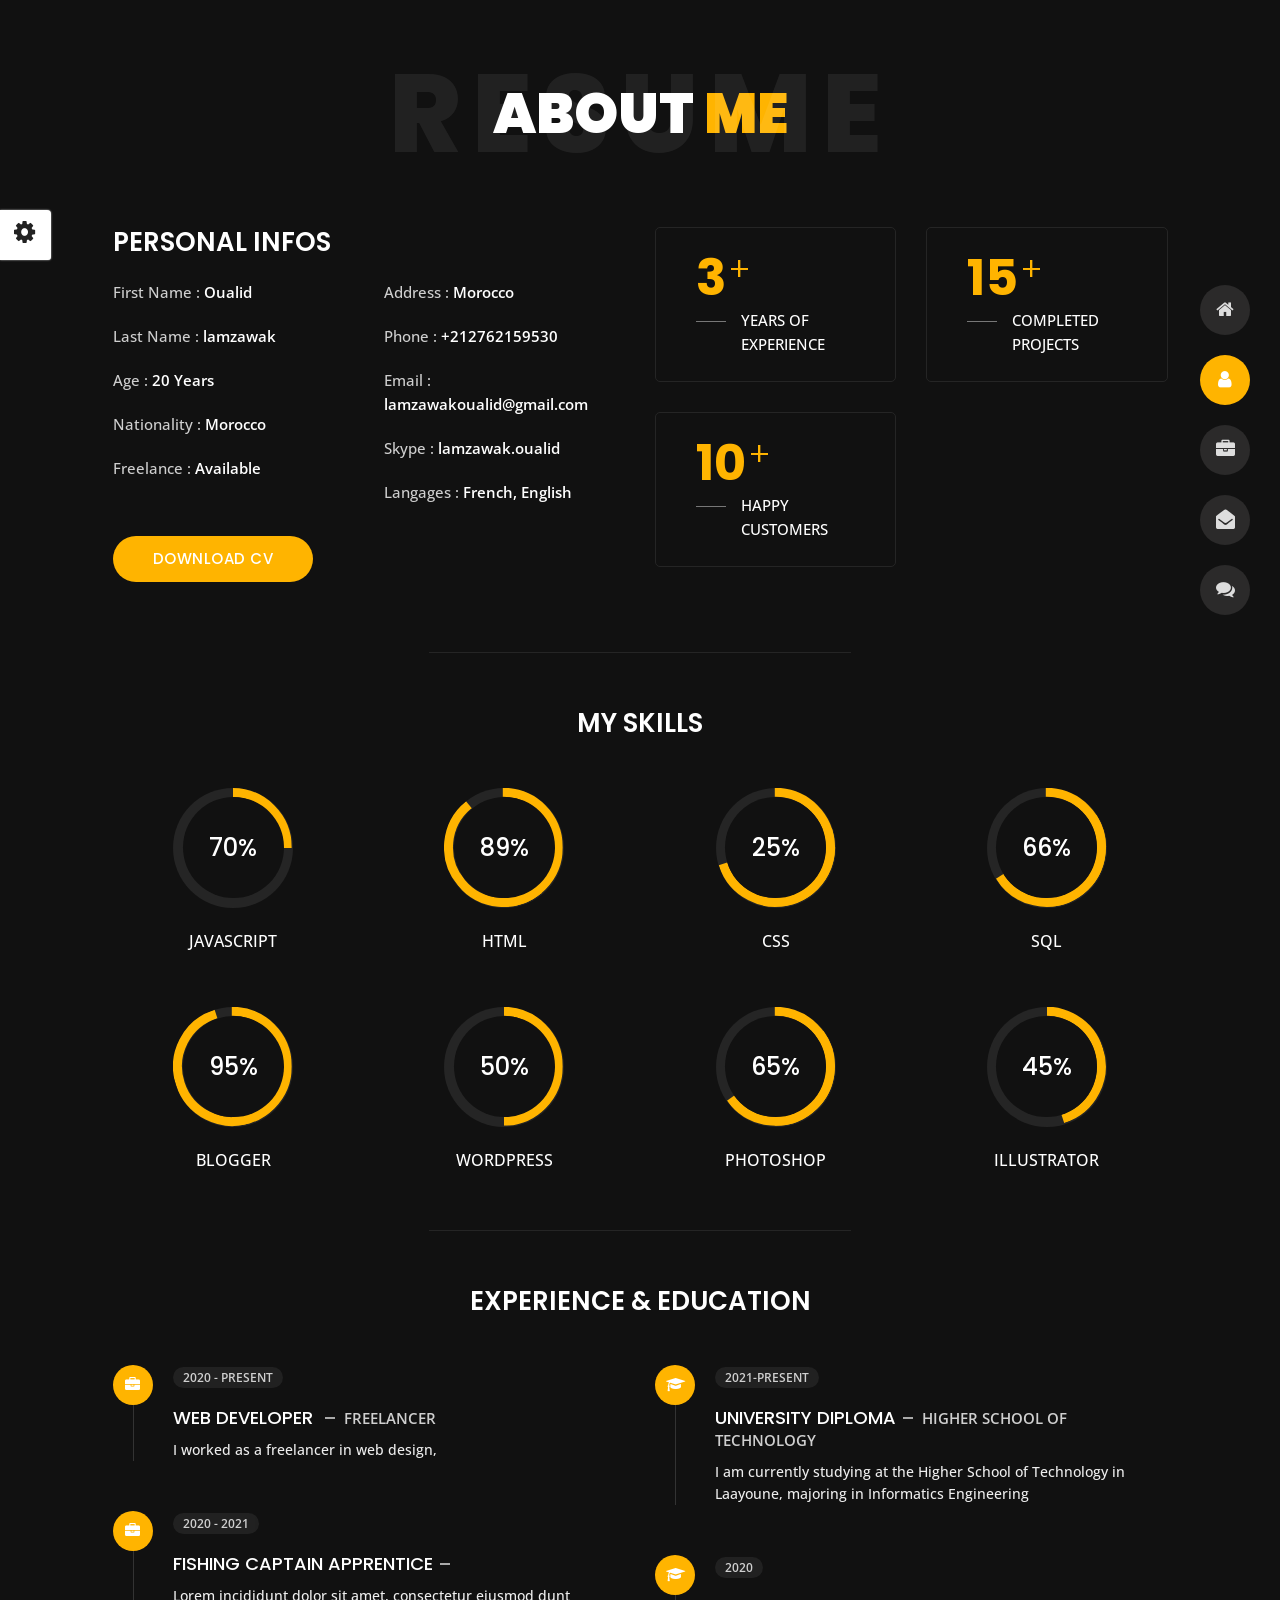
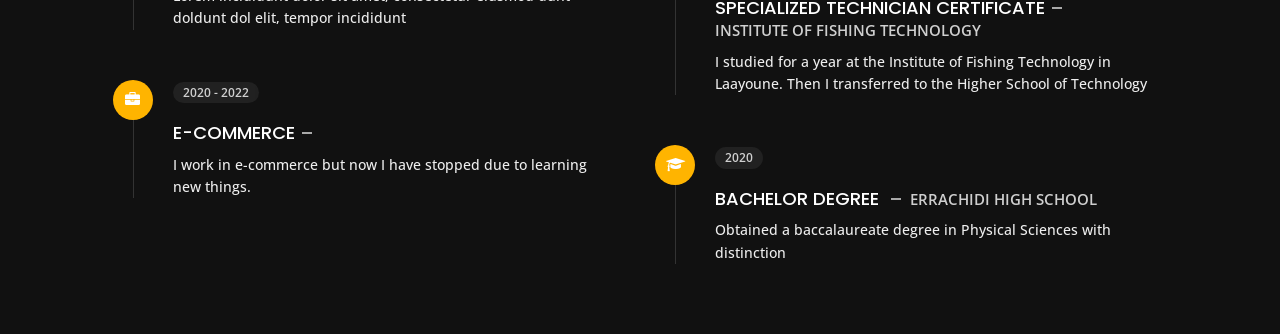
==== commit b637c54b: "Update about.html" ====
--- a/about.html
+++ b/about.html
@@ -235,7 +235,7 @@
             </div>
             <div class="col-6 col-md-3 mb-3 mb-sm-5">
                 <div class="c100 p70">
-                    <span>70%</span>
+                    <span>25%</span>
                     <div class="slice">
                         <div class="bar"></div>
                         <div class="fill"></div>
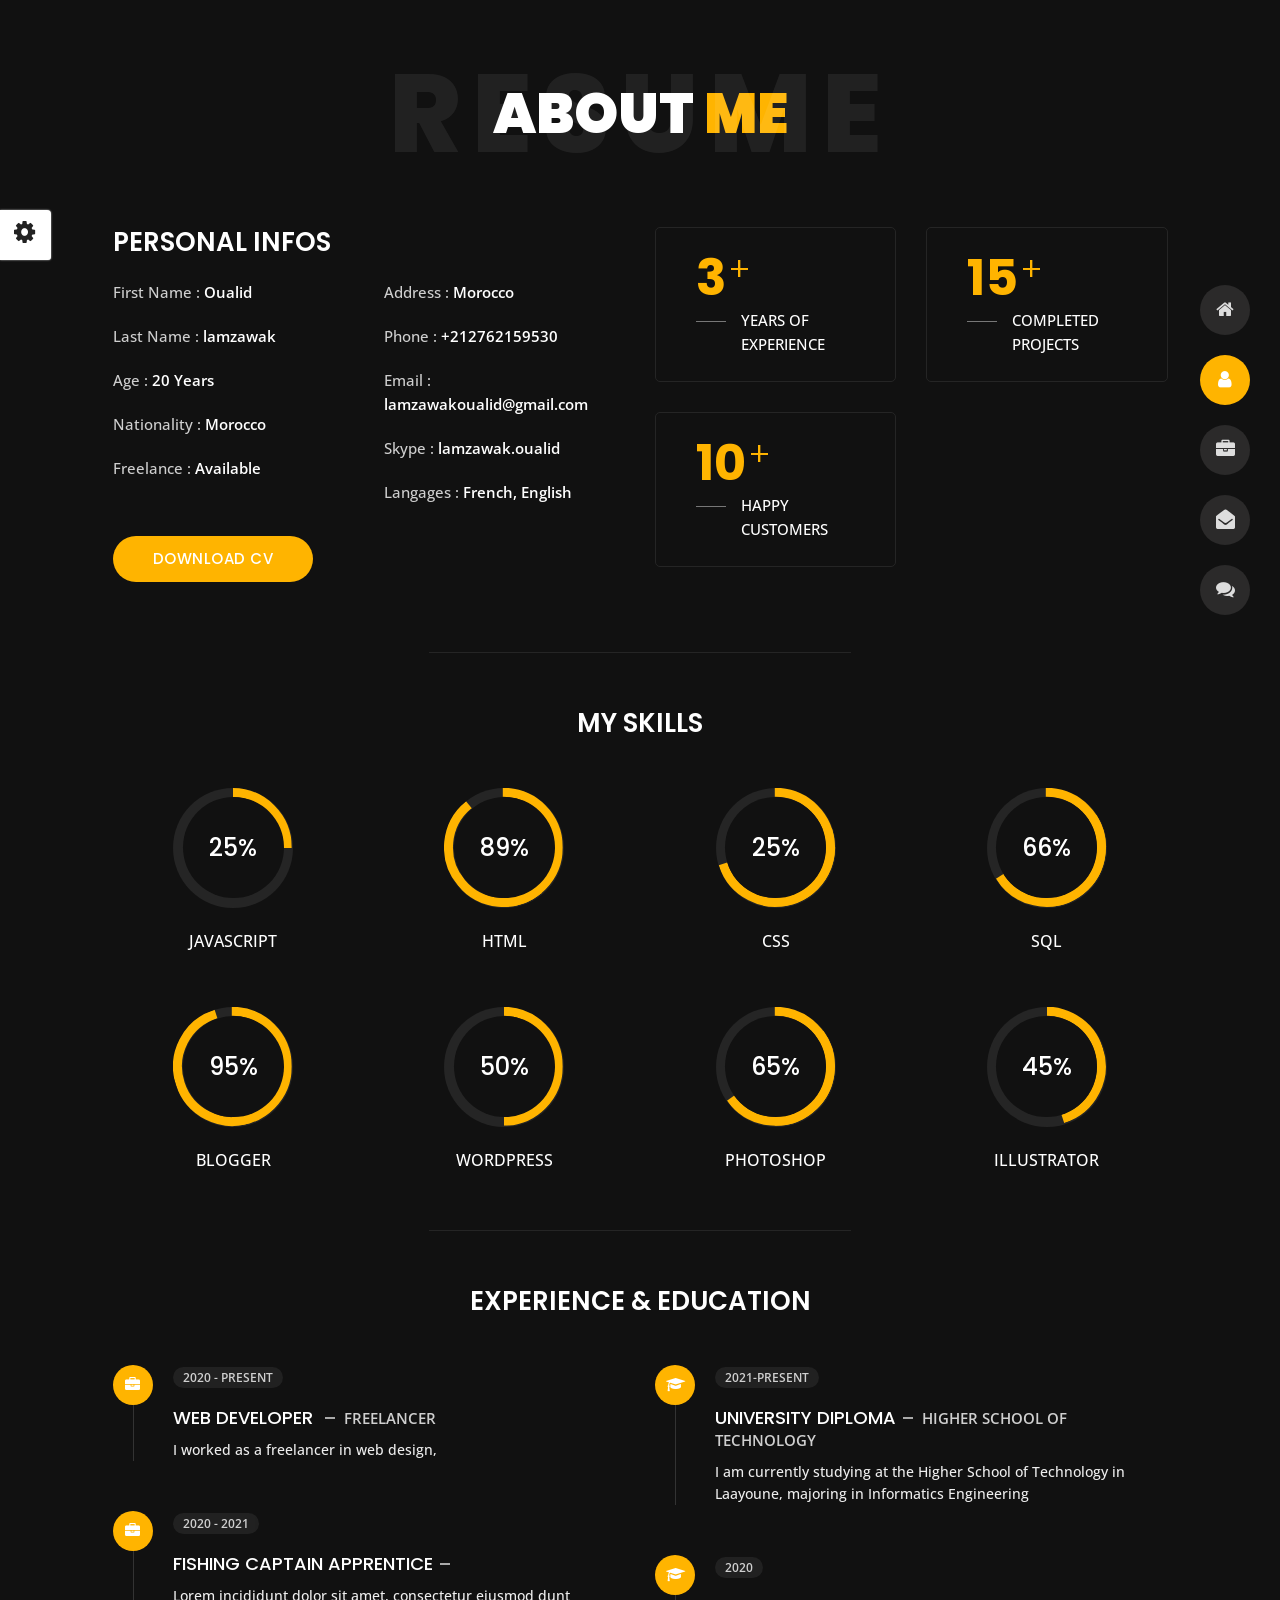
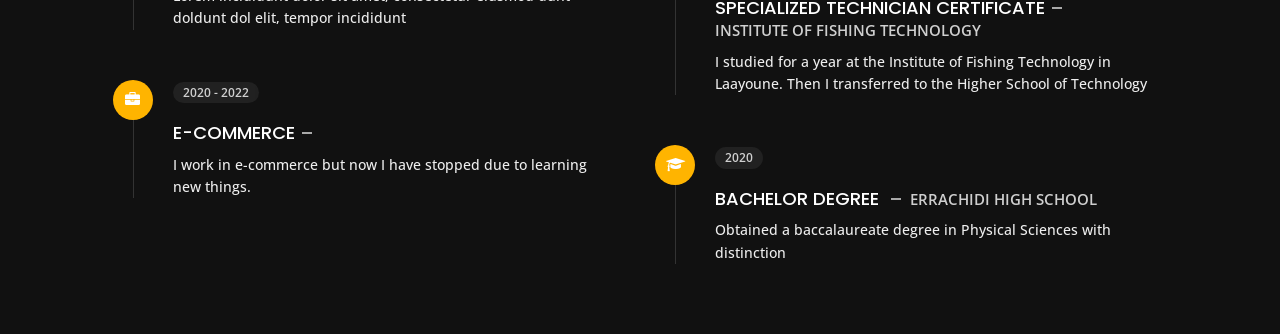
==== commit 1df04821: "Update about.html" ====
--- a/about.html
+++ b/about.html
@@ -215,7 +215,7 @@
             </div>
             <div class="col-6 col-md-3 mb-3 mb-sm-5">
                 <div class="c100 p25">
-                    <span>70%</span>
+                    <span>25%</span>
                     <div class="slice">
                         <div class="bar"></div>
                         <div class="fill"></div>
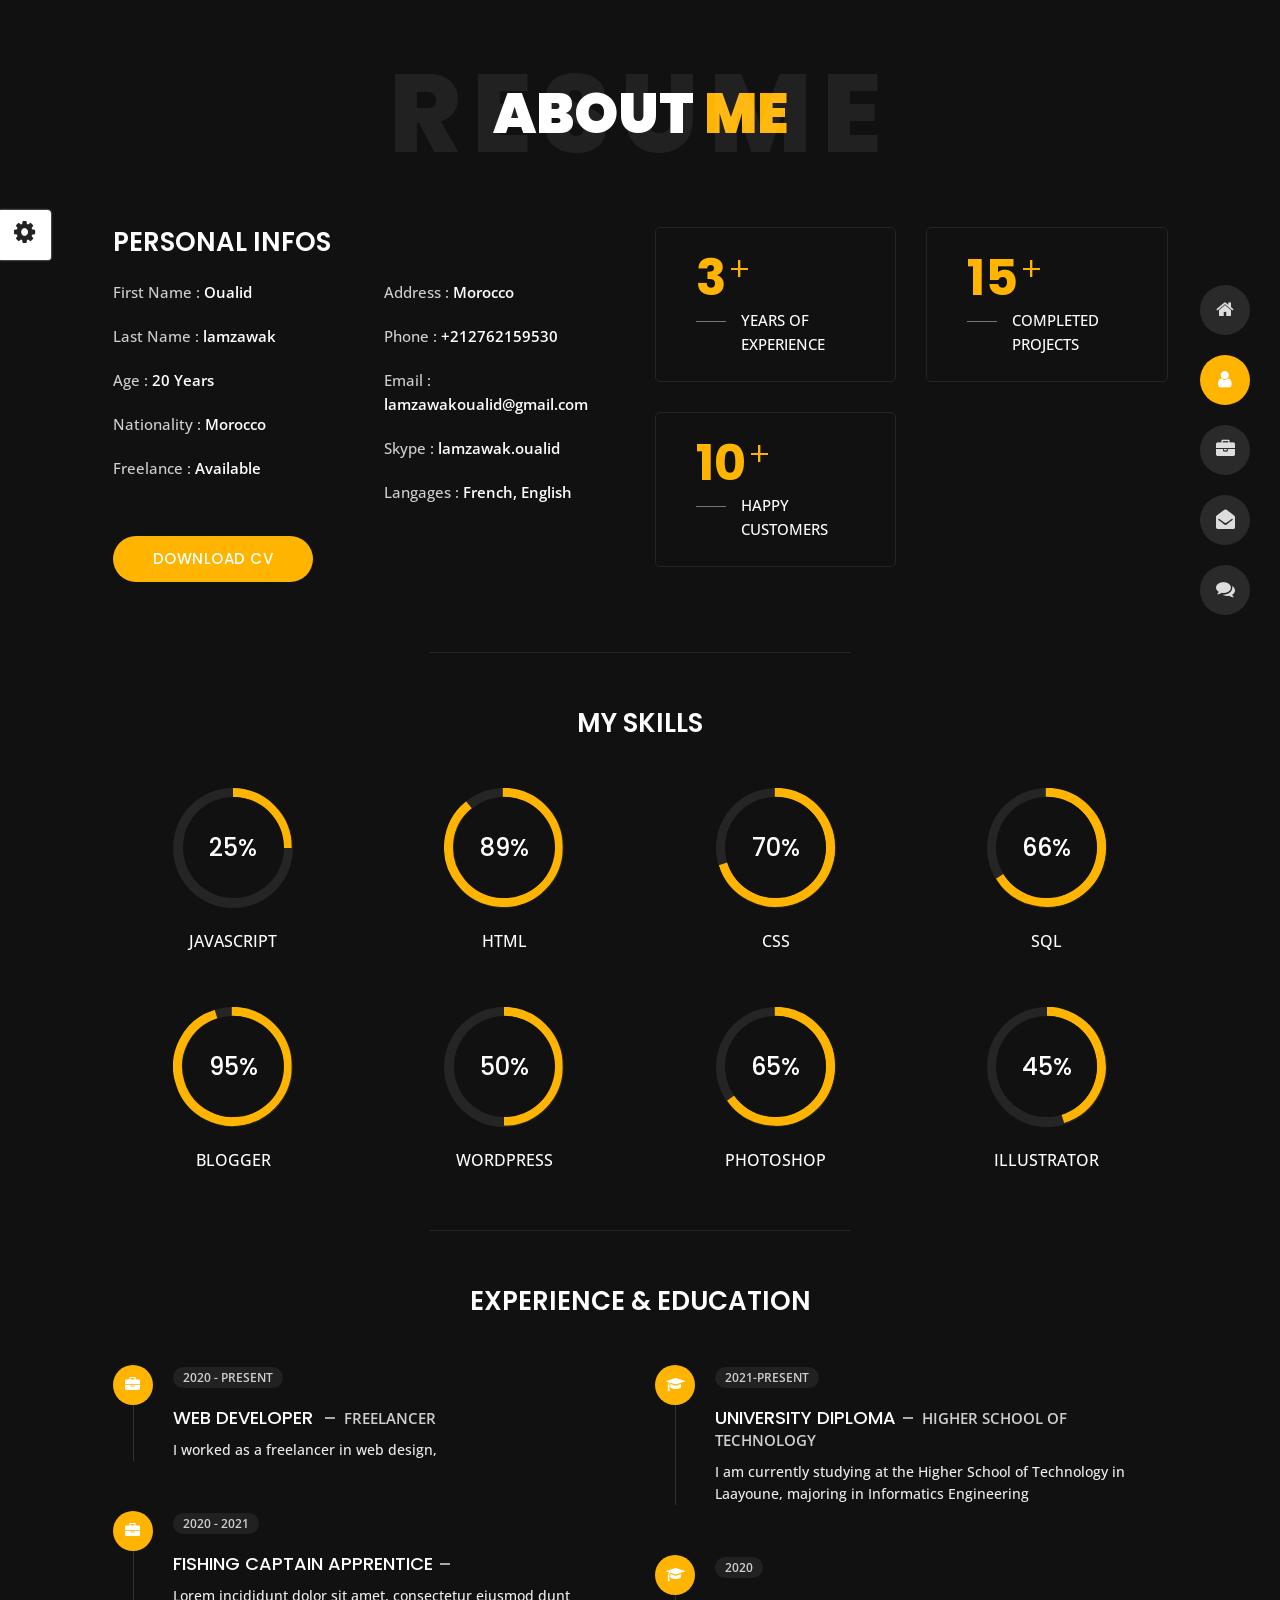
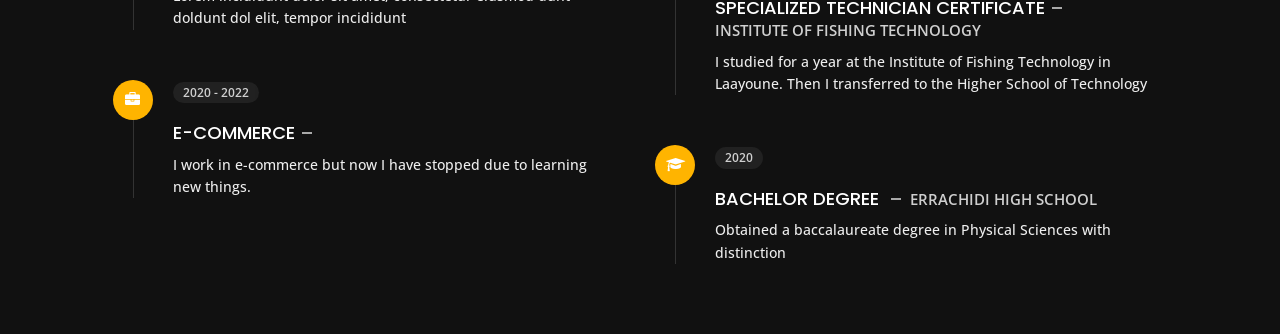
==== commit c922fd88: "Update about.html" ====
--- a/about.html
+++ b/about.html
@@ -235,7 +235,7 @@
             </div>
             <div class="col-6 col-md-3 mb-3 mb-sm-5">
                 <div class="c100 p70">
-                    <span>25%</span>
+                    <span>70%</span>
                     <div class="slice">
                         <div class="bar"></div>
                         <div class="fill"></div>
